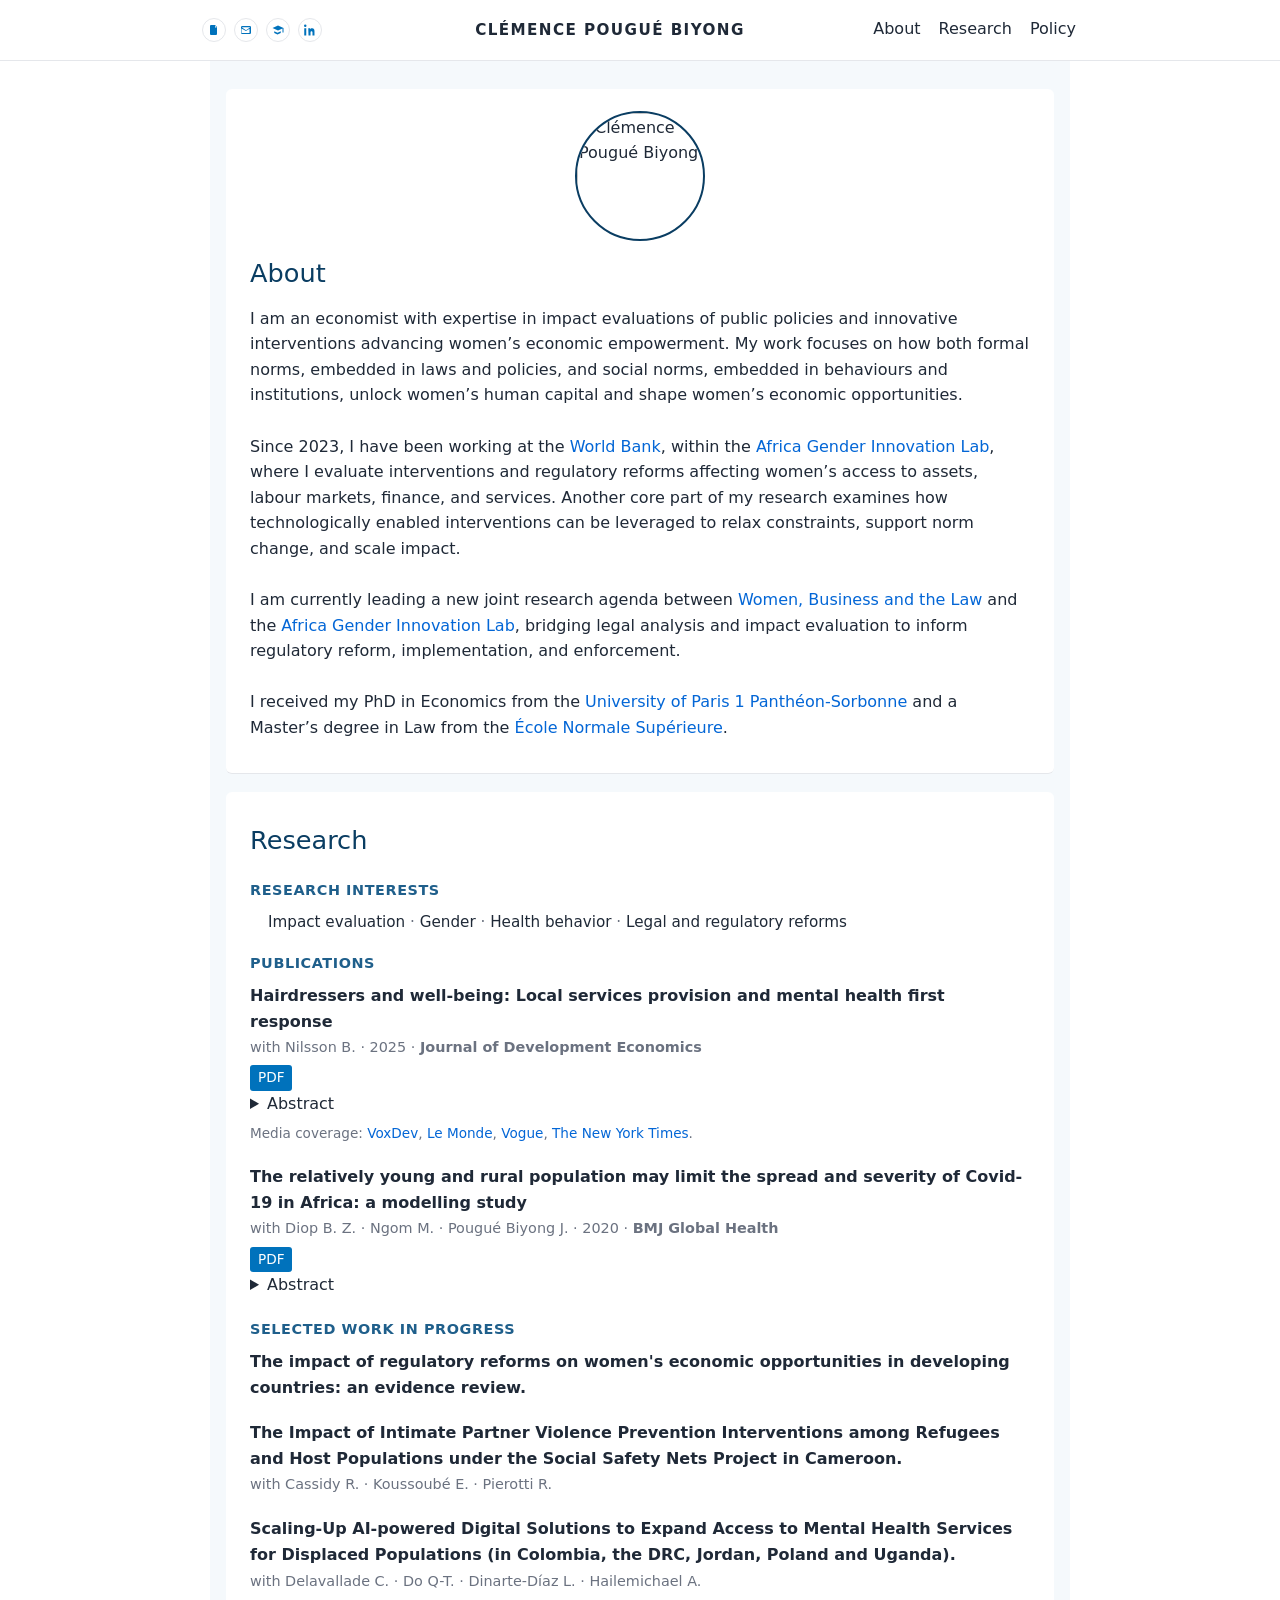
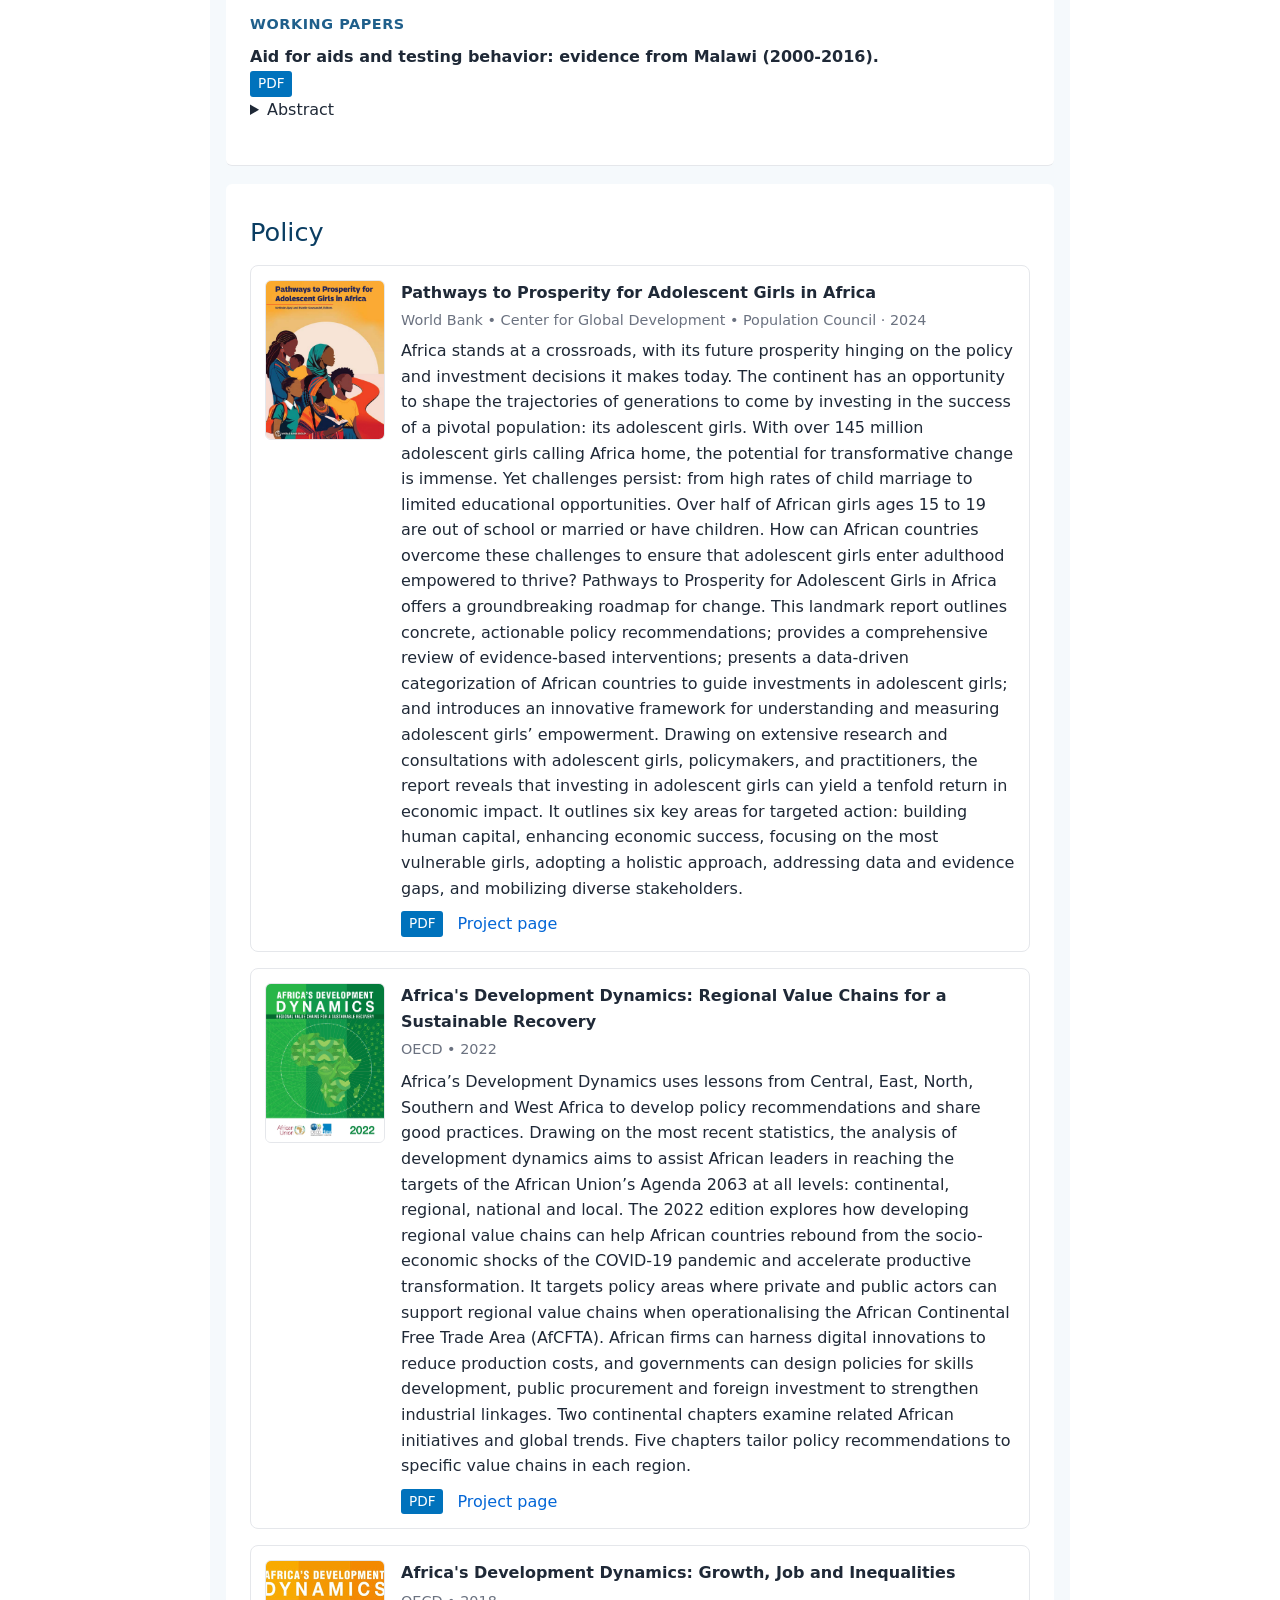
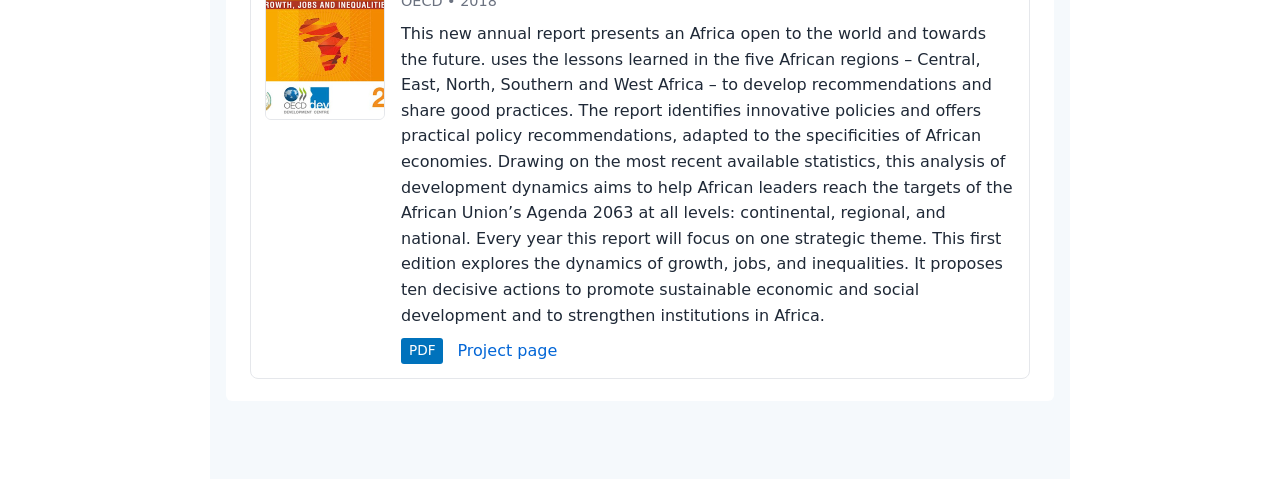
==== onepage.html @ d339467a "Update onepage.html" ====
<body class="onepage">

  <!-- Sticky top bandeau -->
<header class="topbar">
  <div class="topbar-inner topbar-3col">

    <!-- Left: photo + icons -->
 <div class="top-left">
  <div class="top-icons">
    <a class="top-icon" href="assets/cv/cv.pdf" target="_blank" rel="noopener" aria-label="CV" title="CV">
      <svg viewBox="0 0 24 24" aria-hidden="true">
        <path d="M6 2h8l4 4v14a2 2 0 0 1-2 2H6a2 2 0 0 1-2-2V4a2 2 0 0 1 2-2zm8 1.5V7h3.5L14 3.5zM7 12h10v1.5H7V12zm0 3h10v1.5H7V15zm0-6h6v1.5H7V9z"/>
      </svg>
    </a>

    <a class="top-icon" href="mailto:cpouguebiyong@worldbank.org" aria-label="Email" title="Email">
      <svg viewBox="0 0 24 24" aria-hidden="true">
        <path d="M2 6.5A2.5 2.5 0 0 1 4.5 4h15A2.5 2.5 0 0 1 22 6.5v11A2.5 2.5 0 0 1 19.5 20h-15A2.5 2.5 0 0 1 2 17.5v-11Zm2 .3v.3l8 5.2 8-5.2v-.3a.5.5 0 0 0-.5-.5h-15a.5.5 0 0 0-.5.5Zm16 2.1-7.4 4.8a1.5 1.5 0 0 1-1.6 0L3 8.9v8.6a.5.5 0 0 0 .5.5h15a.5.5 0 0 0 .5-.5V8.9Z"/>
      </svg>
    </a>

    <a class="top-icon" href="https://scholar.google.com/citations?user=H5azOdEAAAAJ&hl=fr" target="_blank" rel="noopener" aria-label="Google Scholar" title="Google Scholar">
      <svg viewBox="0 0 24 24" aria-hidden="true">
        <path d="M12 3 1 8l11 5 9-4.09V17h2V8L12 3zm-1 14.5-6.5-3V18L11 21l6.5-3v-3.5L11 17.5z"/>
      </svg>
    </a>

    <a class="top-icon" href="https://www.linkedin.com/in/cl%C3%A9mence-pougu%C3%A9-biyong-87492a155" target="_blank" rel="noopener" aria-label="LinkedIn" title="LinkedIn">
      <svg viewBox="0 0 24 24" aria-hidden="true">
        <path d="M4.98 3.5A2.48 2.48 0 1 1 2.5 1a2.48 2.48 0 0 1 2.48 2.5zM.5 8.5h4V23h-4zM8.5 8.5h3.8v2h.05c.53-1 1.84-2.05 3.79-2.05 4.05 0 4.8 2.67 4.8 6.14V23h-4v-5.4c0-1.29-.02-2.95-1.8-2.95-1.8 0-2.08 1.4-2.08 2.85V23h-4z"/>
      </svg>
    </a>
  </div>
</div>


    <!-- Centre: name -->
    <div class="top-center">
      <span class="brand-name">CLÉMENCE POUGUÉ BIYONG</span>
    </div>

    <!-- Right: nav -->
    <nav class="topnav top-right">
      <a href="#about">About</a>
      <a href="#research">Research</a>
      <a href="#policy">Policy</a>
    </nav>

  </div>
</header>


   <!-- Sticky top bandeau -->
<link rel="stylesheet" href="assets/css/style.css" />
<link rel="stylesheet" href="assets/css/onepage.css" />


  <!-- Main content -->
  <main class="main">

    <!-- ABOUT -->
   <section id="about" class="section">
       <img src="assets/img/Photo.jpeg"
       alt="Clémence Pougué Biyong"
       class="about-photo about-photo-top">

  <h2>About</h2>

  <div class="about-block">

    <p class="intro">
  I am an economist with expertise in impact evaluations of public policies and innovative interventions advancing women’s economic empowerment. My work focuses on how both formal norms, embedded in laws and policies, and social norms, embedded in behaviours and institutions, unlock women’s human capital and shape women’s economic opportunities.<br><br>
  Since 2023, I have been working at the
  <a href="https://www.worldbank.org/ext/en/home" target="_blank" rel="noopener">World Bank</a>,
  within the
  <a href="https://www.worldbank.org/en/programs/africa-gender-innovation-lab" target="_blank" rel="noopener">Africa Gender Innovation Lab</a>,
  where I evaluate interventions and regulatory reforms affecting women’s access to assets, labour markets, finance, and services. Another core part of my research examines how technologically enabled interventions can be leveraged to relax constraints, support norm change, and scale impact.<br><br>
  I am currently leading a new joint research agenda between
  <a href="https://wbl.worldbank.org/" target="_blank" rel="noopener">Women, Business and the Law</a>
  and the
  <a href="https://www.worldbank.org/en/programs/africa-gender-innovation-lab" target="_blank" rel="noopener">Africa Gender Innovation Lab</a>,
  bridging legal analysis and impact evaluation to inform regulatory reform, implementation, and enforcement.<br><br>
  I received my PhD in Economics from the
  <a href="https://centredeconomiesorbonne.cnrs.fr/en/home/" target="_blank" rel="noopener">University of Paris 1 Panthéon-Sorbonne</a> and a Master’s degree in Law from the
  <a href="https://www.ens-rennes.fr/" target="_blank" rel="noopener">École Normale Supérieure</a>.
    </p>
  </div>

       
    </section>

    <!-- RESEARCH -->
   <section id="research" class="section">
  <h2>Research</h2>

  <!-- Research interests -->
  <div class="subhead">Research interests</div>
  <div class="research-interests">
   <span>Impact evaluation</span>
  <span>Gender</span>
  <span>Health behavior</span>
  <span>Legal and regulatory reforms</span>
</div>


  <!-- Publications -->
  <div class="subhead">Publications</div>

  <div class="paper">
    <div class="paper-title">
      Hairdressers and well-being: Local services provision and mental health first response
    </div>

    <div class="paper-meta">
      <span class="paper-coauthor" href="https://bjornnilsson.weebly.com/" target="_blank" rel="noopener"> with Nilsson B.</span> ·
      <span class="paper-year">2025</span> ·
      <span class="paper-journal">Journal of Development Economics</span>
    </div>

    <div class="paper-links">
      <a class="pdf-link" href="https://doi.org/10.1016/j.jdeveco.2025.103528" target="_blank" rel="noopener">PDF</a>
      <details class="abstract-toggle">
      <summary>Abstract</summary>
      <p>
        Mental health is globally underfunded. In low-income settings, innovative and layman solutions may constitute alternatives to formal 
        medical systems. We evaluate an innovative program training hairdressers to act as first responders to manifestations of mental health issues. 
        73 hairdressers were trained in active listening. We find some evidence that the training improved hairdresser-customer interactions, 
        but found no effect on the mental health of customers. We also found that training worsened mental health outcomes for hairdressers, 
        and speculate that this has to do with reduced stigma and improved self-evaluative capacities, showing that both customers and hairdressers 
        updated their beliefs about mental health. These results suggest that training alone in a context with stigma and poor mental 
        health awareness may not be enough to measurably improve mental health outcomes, and future similar interventions may want to consider 
        combining training with subsidized access to care, at least in an initial phase.
      </p>
    </details>
    </div>

    <div class="paper-media">
      Media coverage:
      <a href="https://voxdev.org/topic/health/caredressers-lessons-training-local-services-provide-mental-health-support" target="_blank" rel="noopener">VoxDev</a>, 
      <a href="https://www.lemonde.fr/afrique/article/2024/08/30/en-afrique-de-l-ouest-des-coiffeuses-en-premiere-ligne-face-aux-troubles-de-sante-mentale_6299004_3212.html" target="_blank" rel="noopener">Le Monde</a>,
      <a href="https://www.vogue.com/article/global-women-togo-braids" target="_blank" rel="noopener">Vogue</a>,
      <a href="https://www.nytimes.com/2023/11/26/world/africa/hair-salon-mental-health-services.html" target="_blank" rel="noopener">The New York Times</a>.
    </div>
  </div>

       <div class="paper">
    <div class="paper-title">
      The relatively young and rural population may limit the spread and severity of Covid-19 in Africa: a modelling study
    </div>

    <div class="paper-meta">
      <span class="paper-coauthor" href="https://bzdiop.github.io/" target="_blank" rel="noopener"> with Diop B. Z.</span> ·
      <span class="paper-coauthor" href="https://www.anl.gov/profile/marieme-ngom" target="_blank" rel="noopener"> Ngom M.</span> ·
      <span class="paper-coauthor" href="https://scholar.google.com/citations?user=QR7un6AAAAAJ&hl=fr&oi=ao" target="_blank" rel="noopener"> Pougué Biyong J.</span> ·
      <span class="paper-year">2020</span> ·
      <span class="paper-journal">BMJ Global Health</span>
    </div>

    <div class="paper-links">
      <a class="pdf-link" href="https://gh.bmj.com/content/5/5/e002699" target="_blank" rel="noopener">PDF</a>
      <details class="abstract-toggle">
      <summary>Abstract</summary>
      <p>
      A novel coronavirus disease 2019 (COVID-19) has spread to all regions of the world. There is great uncertainty regarding how countries’ characteristics will affect the spread of the epidemic; to date, there are few studies that attempt to predict the spread of the epidemic in African countries. In this paper, we investigate the role of demographic patterns, urbanisation and comorbidities on the possible trajectories of COVID-19 in Ghana, Kenya and Senegal.
       We use an augmented deterministic Susceptible-Infected-Recovered model to predict the true spread of the disease, under the containment measures taken so far. We disaggregate the infected compartment into asymptomatic, mildly symptomatic and severely symptomatic to match observed clinical development of COVID-19. We also account for age structures, urbanisation and comorbidities (HIV, tuberculosis, anaemia).
      In our baseline model, we project that the peak of active cases will occur in July, subject to the effectiveness of policy measures. When accounting for the urbanisation, and factoring in comorbidities, the peak may occur between 2 June and 17 June (Ghana), 22 July and 29 August (Kenya) and, finally, 28 May and 15 June (Senegal). Successful containment policies could lead to lower rates of severe infections. While most cases will be mild, we project in the absence of policies further containing the spread, that between 0.78% and 1.03%, 0.61% and 1.22%, and 0.60% and 0.84% of individuals in Ghana, Kenya and Senegal, respectively, may develop severe symptoms at the time of the peak of the epidemic.
     Compared with Europe, Africa’s younger and rural population may modify the severity of the epidemic. The large youth population may lead to more infections but most of these infections will be asymptomatic or mild, and will probably go undetected. The higher prevalence of underlying conditions must be considered.
      </p>
    </details>
    </div>
  </div>

  <!-- Work in progress -->
  <div class="subhead">Selected work in progress</div>

  <div class="paper">
    <div class="paper-title">
     The impact of regulatory reforms on women's economic opportunities in developing countries: an evidence review.
    </div>
    </div>

  <div class="paper">
    <div class="paper-title">
      The Impact of Intimate Partner Violence Prevention Interventions among Refugees and Host Populations under the Social Safety Nets Project in Cameroon.
    </div>

    <div class="paper-meta">
      <span class="paper-coauthor" href="https://rachelmcassidy.com/" target="_blank" rel="noopener"> with Cassidy R.</span> ·
      <span class="paper-coauthor" href="https://www.estellekoussoube.com/" target="_blank" rel="noopener"> Koussoubé E.</span> ·
      <span class="paper-coauthor" href="https://scholar.google.com/citations?user=HZvjn2UAAAAJ&hl=en" target="_blank" rel="noopener"> Pierotti R.</span> 
   </div>
  </div>

  <div class="paper">
    <div class="paper-title">
      Scaling-Up AI-powered Digital Solutions to Expand Access to Mental Health Services for Displaced Populations (in Colombia, the DRC, Jordan, Poland and Uganda).
    </div>

    <div class="paper-meta">
      <span class="paper-coauthor" href="https://sites.google.com/site/claradelavallade/" target="_blank" rel="noopener"> with Delavallade C.</span> ·
      <span class="paper-coauthor" href="https://sites.google.com/site/quytoando/home" target="_blank" rel="noopener"> Do Q-T.</span> ·
      <span class="paper-coauthor" href="https://sites.google.com/view/lelys-dinarte/home" target="_blank" rel="noopener"> Dinarte-Díaz L.</span> ·
      <span class="paper-coauthor" href="https://scholar.google.com/citations?user=SPNZbfsAAAAJ&hl=en" target="_blank" rel="noopener"> Hailemichael A.</span> 
    </div>
  </div>

  <!-- Working papers -->
  <div class="subhead">Working papers</div>

     <div class="paper">
    <div class="paper-title">
      Aid for aids and testing behavior: evidence from Malawi (2000-2016).
    </div>

    <div class="paper-links">
      <a class="pdf-link" href="https://www.dropbox.com/s/ooha1xe2pfmu7y4/MWI_AIDS_2022_08.pdf?dl=0" target="_blank" rel="noopener">PDF</a>
      <details class="abstract-toggle">
      <summary>Abstract</summary>
      <p>
     What is the impact of foreign aid-funded HIV-prevention programs on the testing decision?
Since the 1990s, Malawi has successfully fought HIV, yet it has the 6th HIV prevalence rate (2019) and the 10th HIV incidence rate (2016) worldwide. This empirical paper studies the impact of exposure to a prevention program on screening decision. It matches foreign aid-funded
HIV-prevention programs implemented between 1997 and 2017 (AidData and Ministry of Finance of Malawi) to 92,310 respondents from four Demographic and Health Survey (DHS) waves.
It finds that exposure to HIV-prevention programs has not increased the likelihood of getting tested. Instead, it has decreased the likelihood of being tested by 3 percent between 2004 and
2010. This impact varies according to the intensity of exposure. The analysis of mechanisms suggests that foreign-funded HIV-prevention programs would have increased stigma without any
impact on the level of knowledge about HIV, which was already high. The negative impact is stronger for men than women, encouraging further investigation into the “HIV testing burden” among couples.
      </p>
    </details>
    </div>
  </div>


</section>


    <!-- POLICY -->
<section id="policy" class="section">
  <h2>Policy</h2>

  <div class="policy-grid">

    <article class="policy-card">
      <img class="policy-cover"
           src="assets/img/policy/ado_report.png"
           alt="Cover of Ado Report"
           loading="lazy">

      <div class="policy-body">
        <div class="policy-title">Pathways to Prosperity for Adolescent Girls in Africa</div>
         <div class="paper-meta">
          <span class="paper-coauthor"> World Bank • Center for Global Development • Population Council</span> ·
          <span class="paper-year">2024</span> 
        </div>

        <p class="policy-desc">
          Africa stands at a crossroads, with its future prosperity hinging on the policy and investment decisions it makes today. 
          The continent has an opportunity to shape the trajectories of generations to come by investing in the success of a pivotal 
          population: its adolescent girls. With over 145 million adolescent girls calling Africa home, the potential for transformative 
          change is immense. Yet challenges persist: from high rates of child marriage to limited educational opportunities. Over half of 
          African girls ages 15 to 19 are out of school or married or have children. How can African countries overcome these challenges 
          to ensure that adolescent girls enter adulthood empowered to thrive? Pathways to Prosperity for Adolescent Girls in Africa offers 
          a groundbreaking roadmap for change. This landmark report outlines concrete, actionable policy recommendations; provides a comprehensive 
          review of evidence-based interventions; presents a data-driven categorization of African countries to guide investments in adolescent 
          girls; and introduces an innovative framework for understanding and measuring adolescent girls’ empowerment. Drawing on extensive 
          research and consultations with adolescent girls, policymakers, and practitioners, the report reveals that investing in adolescent 
          girls can yield a tenfold return in economic impact. It outlines six key areas for targeted action: building human capital, enhancing 
          economic success, focusing on the most vulnerable girls, adopting a holistic approach, addressing data and evidence gaps, and mobilizing 
          diverse stakeholders.
        </p>

        <div class="policy-links">
          <a class="pdf-link" href="https://openknowledge.worldbank.org/bitstreams/e8a16227-c015-437c-b661-c86788dff947/download" target="_blank" rel="noopener">PDF</a>
          <a href="https://www.worldbank.org/en/region/afr/publication/pathways-to-prosperity-for-adolescent-girls-in-africa" target="_blank" rel="noopener">Project page</a>
          <!-- Optional -->
          <!-- <a href="#" target="_blank" rel="noopener">Slides</a> -->
        </div>
      </div>
    </article>

        <article class="policy-card">
      <img class="policy-cover"
           src="assets/img/policy/afdd2022_report.jpg"
           alt="Cover of AfDD 2022"
           loading="lazy">

      <div class="policy-body">
        <div class="policy-title">Africa's Development Dynamics: Regional Value Chains for a Sustainable Recovery</div>
        <div class="policy-meta">OECD • 2022</div>

        <p class="policy-desc">
         Africa’s Development Dynamics uses lessons from Central, East, North, Southern and West Africa to develop policy recommendations 
          and share good practices. Drawing on the most recent statistics, the analysis of development dynamics aims to assist African 
          leaders in reaching the targets of the African Union’s Agenda 2063 at all levels: continental, regional, national and local. 
          The 2022 edition explores how developing regional value chains can help African countries rebound from the socio-economic 
          shocks of the COVID-19 pandemic and accelerate productive transformation. It targets policy areas where private and public 
          actors can support regional value chains when operationalising the African Continental Free Trade Area (AfCFTA). African firms 
          can harness digital innovations to reduce production costs, and governments can design policies for skills development, public 
          procurement and foreign investment to strengthen industrial linkages. Two continental chapters examine related African initiatives 
          and global trends. Five chapters tailor policy recommendations to specific value chains in each region.
        </p>

        <div class="policy-links">
          <a class="pdf-link" href="https://www.oecd.org/content/dam/oecd/en/publications/reports/2022/05/africa-s-development-dynamics-2022_8e128a8d/2e3b97fd-en.pdf" target="_blank" rel="noopener">PDF</a>
          <a href="https://www.oecd.org/en/publications/africa-s-development-dynamics-2022_2e3b97fd-en.html" target="_blank" rel="noopener">Project page</a>
        </div>
      </div>
    </article>

    <article class="policy-card">
      <img class="policy-cover"
           src="assets/img/policy/afdd2018_report.jpg"
           alt="Cover of AfDD 2018"
           loading="lazy">

      <div class="policy-body">
        <div class="policy-title">Africa's Development Dynamics: Growth, Job and Inequalities</div>
        <div class="policy-meta">OECD • 2018</div>

        <p class="policy-desc">
          This new annual report presents an Africa open to the world and towards the future. uses the lessons learned in the five African 
          regions – Central, East, North, Southern and West Africa – to develop recommendations and share good practices. The report 
          identifies innovative policies and offers practical policy recommendations, adapted to the specificities of African economies. 
          Drawing on the most recent available statistics, this analysis of development dynamics aims to help African leaders reach the targets 
          of the African Union’s Agenda 2063 at all levels: continental, regional, and national. Every year this report will focus on one 
          strategic theme. This first edition explores the dynamics of growth, jobs, and inequalities. It proposes ten decisive actions to 
          promote sustainable economic and social development and to strengthen institutions in Africa.
        </p>

        <div class="policy-links">
          <a class="pdf-link" href="https://www.oecd.org/content/dam/oecd/en/publications/reports/2018/07/africa-s-development-dynamics-2018_g1g906a2/9789264302501-en.pdf" target="_blank" rel="noopener">PDF</a>
          <a href="https://www.oecd.org/en/publications/africa-s-development-dynamics-2018_9789264302501-en.html#abstract" target="_blank" rel="noopener">Project page</a>
        </div>
      </div>
    </article>

  </div>
</section>

  
</body>
---- assets/css/style.css ----
:root{
  --text:#111;
  --muted:#666;
  --bg:#fff;
  --border:#e5e5e5;
  --link:#0366d6;
  --accent:#333;
  --maxw:860px;
}
*{box-sizing:border-box}
body{margin:0;font-family:system-ui,-apple-system,Segoe UI,Roboto,Helvetica,Arial,sans-serif;line-height:1.6;color:var(--text);background:var(--bg)}
a{color:var(--link);text-decoration:none}
a:hover{text-decoration:underline}
.container{max-width:var(--maxw);margin:0 auto;padding:0 16px}
.site-header{border-bottom:1px solid var(--border);padding:20px 0;background:#fafafa}
.identity{display:flex;gap:16px;align-items:center}
.identity img{width:64px;height:64px;border-radius:50%;object-fit:cover;border:1px solid var(--border)}
.identity h1{margin:0;font-size:1.4rem}
.identity .tagline,.identity .email,.identity .meta{margin:0;color:var(--muted);font-size:.95rem}
.nav{margin-top:12px;display:flex;gap:14px;flex-wrap:wrap}
.nav a {
  padding: 6px 0;
  color: var(--accent);             /* dark grey links */
  border-bottom: 2px solid transparent;
  transition: color 0.15s ease, border-color 0.15s ease;
}

.nav a:hover {
  color: #000;                      /* pure black on hover */
  border-color: #999;               /* subtle underline */
}

.nav a.active {
  color: #000;                      /* darker for active page */
  border-color: #333;               /* subtle underline for active */
  font-weight: 600;
}

.quicklinks{margin-top:10px;color:var(--muted);font-size:.95rem}
.content{padding:24px 0}
h2{margin-top:0}
.entry{margin:18px 0 28px}
.entry h3{margin:0 0 6px;font-size:1.15rem}
.entry .venue{font-weight:400;color:var(--muted)}
.media{display:grid;grid-template-columns:160px 1fr;gap:16px;align-items:start;margin:12px 0}
.media img{width:160px;height:110px;object-fit:cover;border:1px solid var(--border);border-radius:4px;background:#eee}
.credit{margin:0;color:var(--muted);font-size:.9rem}
blockquote{margin:10px 0;padding:8px 12px;border-left:3px solid var(--border);background:#fafafa}
.links{margin:.5rem 0}
hr{border:0;border-top:1px solid var(--border);margin:20px 0}
.site-footer{border-top:1px solid var(--border);padding:16px 0;background:#fafafa;color:var(--muted)}
@media (max-width:700px){
  .media{grid-template-columns:1fr}
  .identity{align-items:flex-start}
}

/* --- Larger profile header layout --- */
.large-header {
  background-color: #fff;
  border-bottom: 1px solid #eee;
  padding: 60px 0;
}

.profile-layout {
  display: flex;
  align-items: center;
  gap: 40px;
  max-width: 1000px;
  margin: 0 auto;
}

.profile-photo img {
  width: 320px; /* adjust size here */
  height: auto;
  border-radius: 10px;
  object-fit: cover;
  box-shadow: 0 2px 12px rgba(0,0,0,0.1);
}

.profile-text {
  flex: 1;
}

.profile-text h1 {
  font-size: 2rem;
  margin-bottom: 8px;
}

.profile-text .tagline {
  font-size: 1.1rem;
  color: #444;
  margin-bottom: 8px;
}

.profile-text .email,
.profile-text .meta {
  color: #666;
  font-size: 0.95rem;
  margin-bottom: 8px;
}

.profile-text .bio {
  margin-top: 15px;
  font-size: 1rem;
  line-height: 1.5;
}

/* Mobile view */
@media (max-width: 700px) {
  .profile-layout {
    flex-direction: column;
    align-items: center;
    text-align: center;
  }
  .profile-photo img {
    width: 80%;
    max-width: 260px;
  }
}

/* --- Font setup --- */
body {
  font-family: 'Source Sans 3', sans-serif;
  color: #222;  /* slightly softer black for readability */
}

/* --- Name (h1) style --- */
.profile-text h1 {
  font-family: 'Playfair Display', serif;
  font-weight: 700;
  font-size: 2.6rem;
  text-transform: uppercase;       /* all caps */
  color: #333333;                  /* dark grey */
  letter-spacing: 1px;             /* subtle spacing between letters */
  line-height: 1.1;
  margin-bottom: 10px;
}


/* ================================
   Harmonized dark grey icons
   ================================ */

.icon-row {
  display: flex;
  gap: 14px;
  margin: 8px 0 14px;
}

.icon-row .icon {
  display: inline-flex;
  align-items: center;
  justify-content: center;
  width: 36px;
  height: 36px;
  border: 1px solid var(--border);
  border-radius: 50%;
  text-decoration: none;
  background-color: #fff;
  transition: transform 0.15s ease, box-shadow 0.15s ease, background 0.15s ease;
}

/* Font Awesome icons */
.icon-row .icon i {
  color: var(--accent);
}

/* Inline SVG icons */
.icon-row .icon svg {
  fill: var(--accent);
  transition: fill 0.15s ease;
}

/* Hover effect: slightly darker grey */
.icon-row .icon:hover {
  transform: translateY(-1px);
  background-color: #f2f2f2;
  box-shadow: 0 2px 8px rgba(0,0,0,0.08);
}

.icon-row .icon:hover i {
  color: #000;
}
.icon-row .icon:hover svg {
  fill: #000;
}

/* Center icons on mobile */
@media (max-width:700px){
  .icon-row { justify-content: center; }
}
---- assets/css/onepage.css ----
/* One-page Nina-inspired layout with sticky top bar */

:root{
  --wb-blue:#0072bc;
  --wb-blue-dark:#005b97;
  --text:#1f2937;
  --muted:#6b7280;
  --border:#e5e7eb;
  --maxw:860px;
}

*{ box-sizing:border-box; }
html{ scroll-behavior:smooth; }

.onepage{
  margin:0;
  font-family: system-ui, -apple-system, Segoe UI, Roboto, Helvetica, Arial, sans-serif;
  color: var(--text);
  background:#fff;
  line-height:1.6;
}

/* Sticky bandeau */
.topbar{
  position: sticky;
  top: 0;
  z-index: 1000;
  background:#fff;
  border-bottom: 1px solid var(--border);
}

.topbar-inner{
  max-width: calc(var(--maxw) + 48px);
  margin: 0 auto;
  padding: 14px 16px;
  display:flex;
  align-items:center;
  justify-content: space-between;
  gap: 14px;
}

.brand-name{
  font-weight: 600;
  letter-spacing: 1.2px;
  font-size: 0.95rem;
  text-transform: uppercase;
}

/* Nav links */
.topnav{
  display:flex;
  gap: 14px;
  flex-wrap: wrap;
}

.topnav a{
  color: var(--text);
  text-decoration:none;
  padding: 6px 2px;
  border-bottom: 2px solid transparent;
}

.topnav a:hover{
  border-color: rgba(0,114,188,.35);
}

.topnav a:focus{
  outline: 2px solid rgba(0,114,188,.35);
  outline-offset: 3px;
}

/* Main layout */
.main{
  max-width: var(--maxw);
  margin: 0 auto;
  padding: 28px 16px 60px;
  background: #f5f9fc;   /* light blue background */
}


.section{
  padding: 20px 0;
  border-bottom: 1px solid var(--border);
}
.section:last-child{ border-bottom:0; }
.onepage .section{
  background: #ffffff;
  padding: 22px 24px;
  margin-bottom: 18px;
  border-radius: 6px;
}


/* Section titles */
.onepage h2{
  margin: 0 0 12px;
  font-size: 1.6rem;              /* bigger */
  font-weight: 500;
  margin-top: 6px;
  color: #0a3d62;                 /* same marine blue as photo border */
}


/* About intro */
.intro{
  margin: 0 0 14px;
  color: var(--text);
}

/* Nina-like icon row under About */
.iconrow{
  display:flex;
  gap: 12px;
  margin: 8px 0 4px;
}

.iconlink{
  width: 28px;              /* smaller circle */
  height: 28px;
  border: 1px solid var(--border);
  border-radius: 50%;
  display:inline-flex;
  align-items:center;
  justify-content:center;
  background:#fff;
  transition: transform .12s ease, border-color .12s ease;
}

.iconlink svg{
  width: 14px;              /* smaller icon */
  height: 14px;
  fill: var(--wb-blue);
}

.iconlink:hover{
  transform: translateY(-1px);
  border-color: var(--wb-blue);
  box-shadow: 0 6px 14px rgba(0,114,188,.18);
}

/* Research items */
.item{ margin: 14px 0 18px; }
.item-title{ font-weight: 600; }
.item-meta{ color: var(--muted); font-size: .95rem; }
.item-links{ color: var(--muted); font-size: .95rem; }
.item-links a{ color: var(--wb-blue); }

/* Anchor offset so headings don’t hide behind sticky bar */
.section{
  scroll-margin-top: 70px;
}

/* Mobile */
@media (max-width: 520px){
  .topbar-inner{ align-items:flex-start; flex-direction:column; }
  .topnav{ gap: 10px; }
}

/* Force About icon sizes */
.onepage .iconrow { gap: 10px; }

.onepage .iconlink{
  width: 26px !important;
  height: 26px !important;
  border-radius: 50% !important;
  padding: 0 !important;
  line-height: 0 !important;
}

.onepage .iconlink svg{
  width: 13px !important;
  height: 13px !important;
  display: block !important;
}

/* About section photo */
.onepage .about-block{
  display: flex;
  align-items: flex-start;
  gap: 16px;
  margin-bottom: 10px;
}

.onepage .about-photo{
  width: 110px;
  height: 110px;
  border-radius: 50%;
  object-fit: cover;
  border: 1px solid var(--border);
}

.onepage .intro{
  margin: 0;
}

/* Stack on mobile */
@media (max-width: 520px){
  .onepage .about-block{
    flex-direction: column;
    align-items: center;
    text-align: center;
  }
}

/* --- Top bandeau: left photo+icons, center name, right nav --- */
.onepage .topbar{
  position: sticky;
  top: 0;
  z-index: 1000;
  background: #fff;
  border-bottom: 1px solid var(--border);
}

.onepage .topbar-inner{
  max-width: calc(var(--maxw) + 48px);
  margin: 0 auto;
  padding: 10px 16px;
}

.onepage .topbar-3col{
  display: grid;
  grid-template-columns: 160px 1fr 220px;
  align-items: center;
  gap: 14px;
}

/* Left block */
.onepage .top-left{
  display: flex;
  align-items: center;
  gap: 12px;
}

.onepage .top-photo{
  width: 52px;
  height: 52px;
  border-radius: 50%;
  object-fit: cover;
  border: 1px solid var(--border);
}

.onepage .top-icons{
  display: flex;
  gap: 8px;
  flex-wrap: wrap;
}

.onepage .top-icon{
  width: 24px;
  height: 24px;
  border: 1px solid var(--border);
  border-radius: 50%;
  display: inline-flex;
  align-items: center;
  justify-content: center;
  background: #fff;
  transition: transform .12s ease, border-color .12s ease, box-shadow .12s ease;
}

.onepage .top-icon svg{
  width: 12px;
  height: 12px;
  fill: #000000;  /* slightly darker on hover */
  display: block;
}


.onepage .top-icon:hover{
  transform: translateY(-1px);
  border-color: var(--wb-blue);
  box-shadow: 0 6px 14px rgba(0,114,188,.18);
}

/* Center name */
.onepage .top-center{
  text-align: center;
}

.onepage .brand-name{
  font-weight: 600;
  letter-spacing: 1.4px;
  font-size: 0.95rem;
  text-transform: uppercase;
}

/* Right nav */
.onepage .topnav{
  display: flex;
  justify-content: flex-end;
  gap: 14px;
  flex-wrap: wrap;
}

.onepage .topnav a{
  color: var(--text);
  text-decoration: none;
  padding: 6px 2px;
  border-bottom: 2px solid transparent;
}

.onepage .topnav a:hover{
  border-color: rgba(0,114,188,.35);
}

/* Keep anchors visible below sticky bar */
.onepage .section{ scroll-margin-top: 90px; }

/* Mobile: stack left/center/right nicely */
@media (max-width: 820px){
  .onepage .topbar-3col{
    grid-template-columns: 1fr;
    justify-items: center;
    gap: 10px;
  }
  .onepage .top-left{
    justify-content: center;
  }
  .onepage .topnav{
    justify-content: center;
  }
}

/* Force photo on top, icons underneath in the left area */
.onepage .top-left{
  flex-direction: column;
  align-items: flex-start;
  gap: 10px;
}

.onepage .top-icons{
  display: flex;
  gap: 8px;
  flex-wrap: wrap;
}

/* Safety: ensure SVGs always render at the right size */
.onepage .top-icon svg{
  width: 12px !important;
  height: 12px !important;
  display: block !important;
  fill: var(--wb-blue) !important;
}

/* About photo above title */
.onepage .about-photo-top{
  display: block;
  margin: 0 auto 12px;   /* centered, space below */
}

/* Keep size discreet */
.onepage .about-photo{
  width: 130px;
  height: 130px;
  border-radius: 50%;
  object-fit: cover;
  border: 2px solid #0a3d62; /* marine blue */
}

/* Research section styling (Nina-style) */

.onepage .research-interests{
  margin: 6px 0 16px;
  padding-left: 18px;
}

.onepage .research-interests li{
  margin-bottom: 4px;
}

.onepage .paper{
  margin-bottom: 20px;
}

.onepage .paper-title{
  font-weight: 600;
  margin-bottom: 2px;
}

.onepage .paper-meta{
  font-size: 0.9rem;
  color: var(--muted);
  margin-bottom: 6px;
}

.onepage .paper-journal{
  font-weight: 600;
}

.onepage .paper-links{
  margin-bottom: 6px;
}

.onepage .pdf-link{
  display: inline-block;
  padding: 2px 8px;
  background: var(--wb-blue);
  color: #fff;
  font-size: 0.85rem;
  border-radius: 3px;
  margin-right: 6px;
}

.onepage .pdf-link:hover{
  background: var(--wb-blue-dark);
}

.onepage .abstract-link{
  font-size: 0.85rem;
}

.onepage .paper-media{
  font-size: 0.85rem;
  color: var(--muted);
}

/* Subheads (Research sections) */
.onepage .subhead{
  margin: 18px 0 8px;
  font-size: 0.9rem;
  font-weight: 600;
  text-transform: uppercase;
  letter-spacing: 0.04em;
  color: #1f5f8b;   /* same marine blue as section titles */
}


/* Research interests as horizontal list with dots */
.onepage .research-interests{
  margin: 6px 0 16px;
  font-size: 0.95rem;
  color: var(--text);
}

.onepage .research-interests span{
  display: inline;
}

.onepage .research-interests span:not(:last-child)::after{
  content: " · ";
  color: var(--muted);
}

/* Policy section with report covers */
.onepage .policy-grid{
  display: grid;
  gap: 16px;
  margin-top: 8px;
}

.onepage .policy-card{
  display: grid;
  grid-template-columns: 120px 1fr;
  gap: 16px;
  align-items: start;
  padding: 14px;
  border: 1px solid var(--border);
  border-radius: 8px;
  background: #fff;
}

.onepage .policy-cover{
  width: 120px;
  height: 160px;
  object-fit: cover;
  border-radius: 6px;
  border: 1px solid var(--border);
  background: #f3f4f6;
}

.onepage .policy-title{
  font-weight: 600;
  margin: 0 0 4px;
}

.onepage .policy-meta{
  color: var(--muted);
  font-size: 0.9rem;
  margin-bottom: 8px;
}

.onepage .policy-desc{
  margin: 0 0 10px;
}

.onepage .policy-links{
  display: flex;
  flex-wrap: wrap;
  gap: 8px;
  align-items: center;
}

/* Mobile: stack cover above text */
@media (max-width: 520px){
  .onepage .policy-card{
    grid-template-columns: 1fr;
  }
  .onepage .policy-cover{
    width: 100%;
    height: auto;
    max-height: 260px;
  }
}
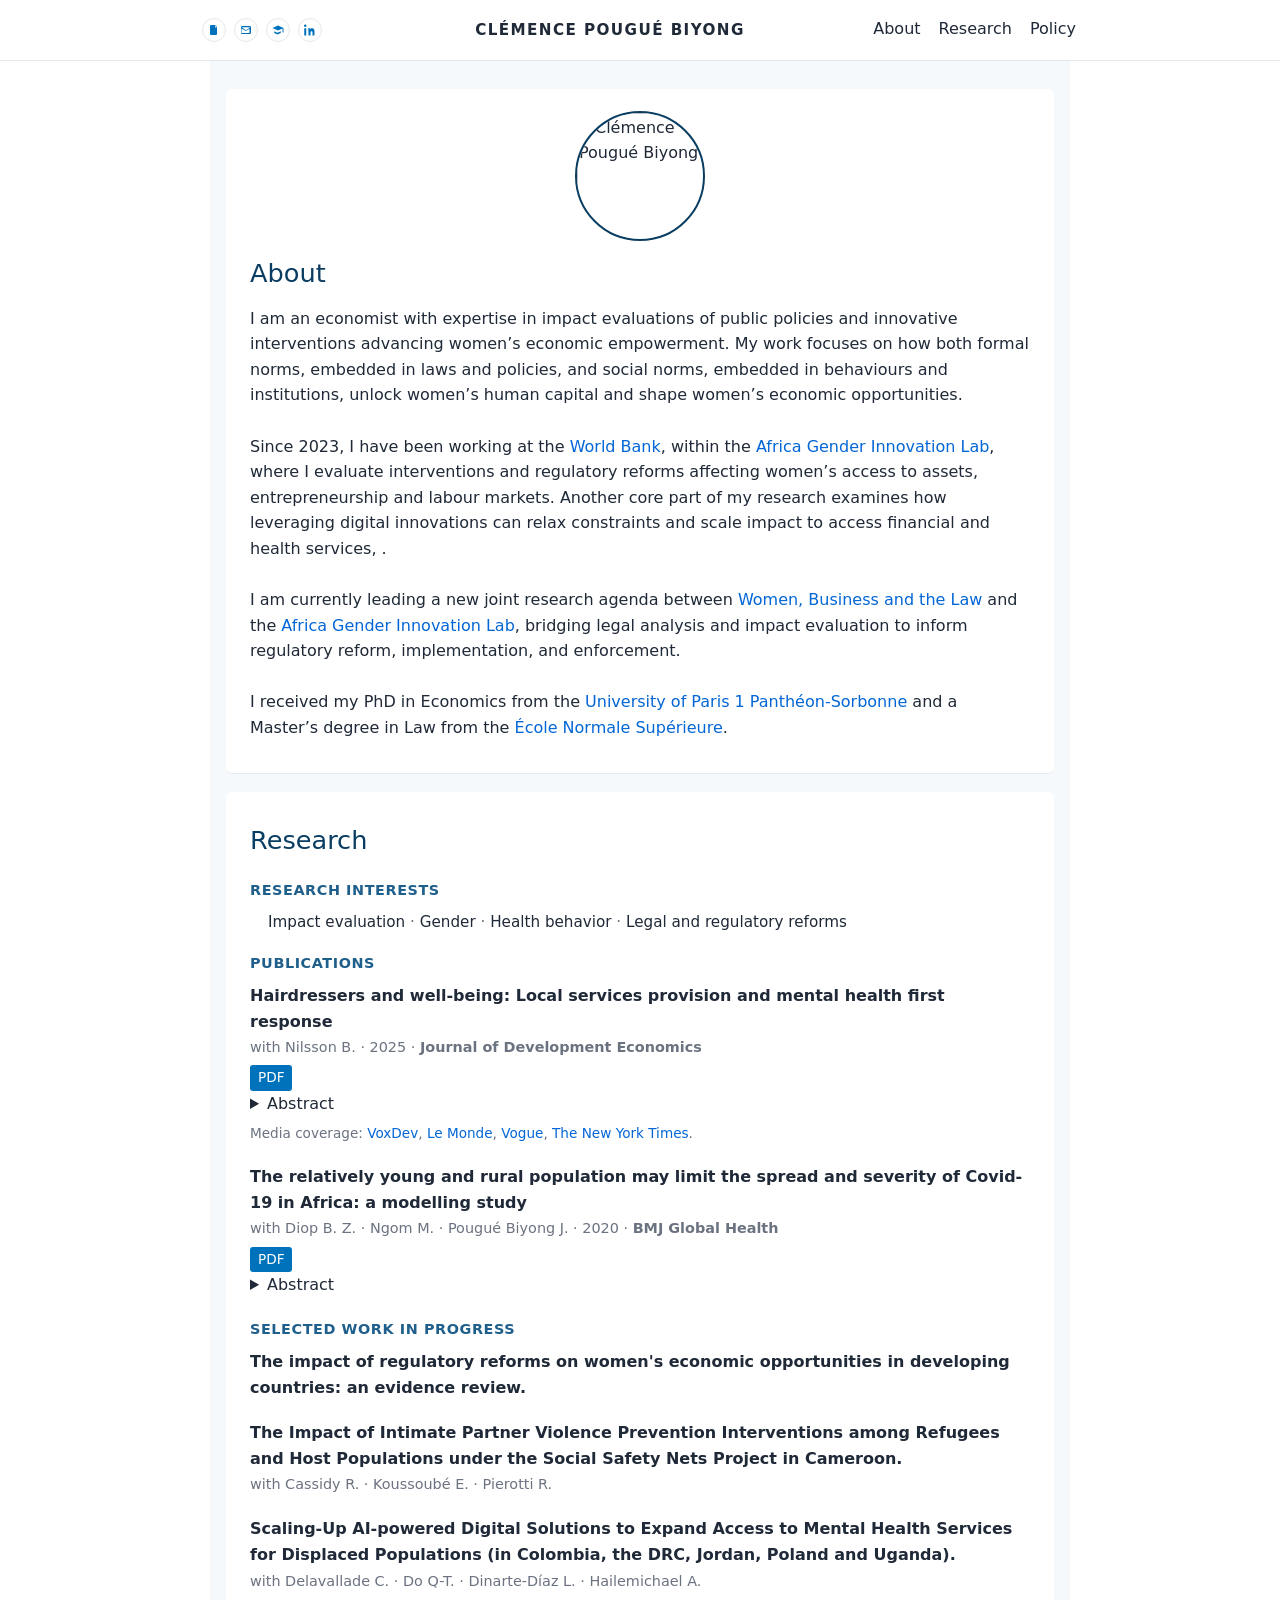
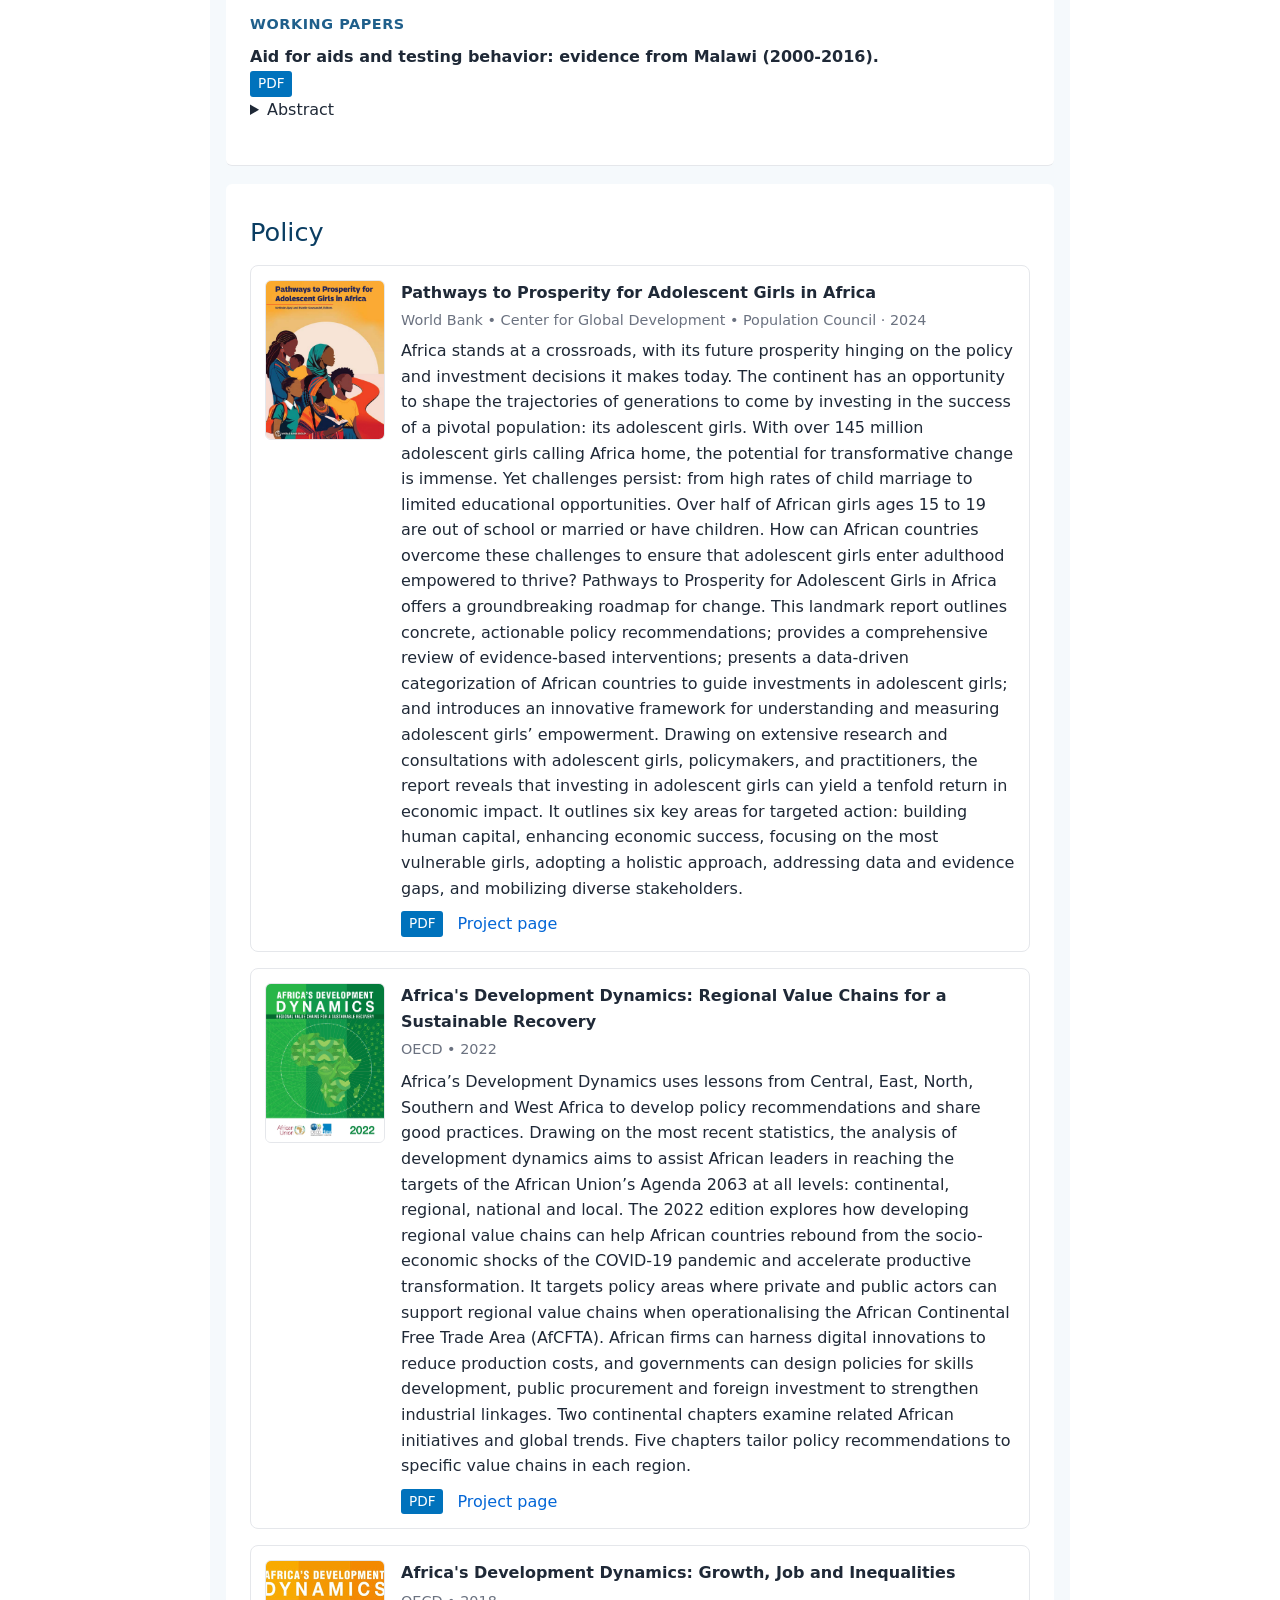
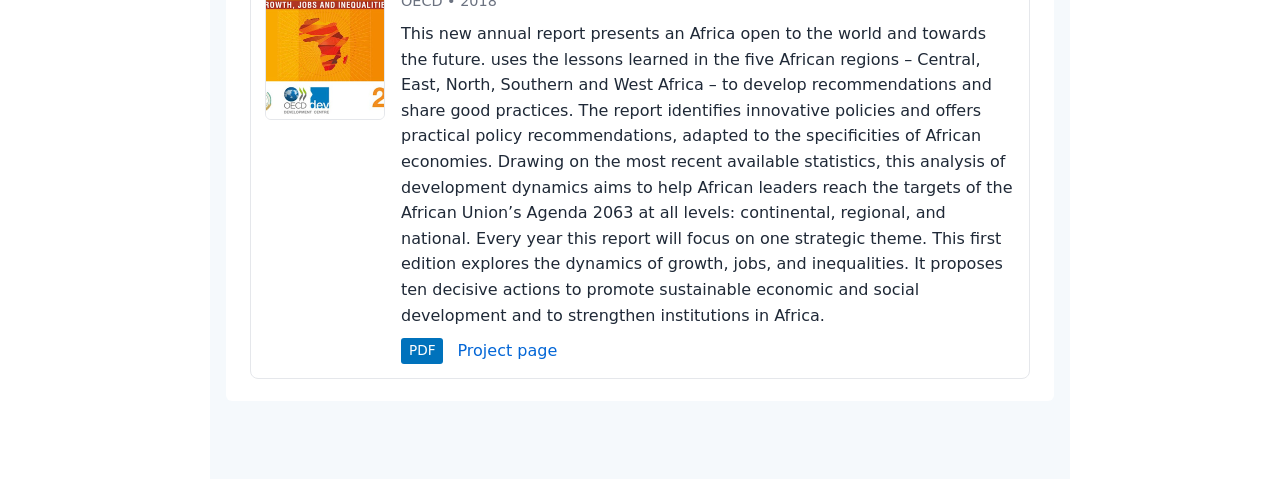
==== commit c0564628: "Update onepage.html" ====
--- a/onepage.html
+++ b/onepage.html
@@ -74,7 +74,7 @@
   <a href="https://www.worldbank.org/ext/en/home" target="_blank" rel="noopener">World Bank</a>,
   within the
   <a href="https://www.worldbank.org/en/programs/africa-gender-innovation-lab" target="_blank" rel="noopener">Africa Gender Innovation Lab</a>,
-  where I evaluate interventions and regulatory reforms affecting women’s access to assets, labour markets, finance, and services. Another core part of my research examines how technologically enabled interventions can be leveraged to relax constraints, support norm change, and scale impact.<br><br>
+  where I evaluate interventions and regulatory reforms affecting women’s access to assets, entrepreneurship and labour markets. Another core part of my research examines how leveraging digital innovations can relax constraints and scale impact to access financial and health services, .<br><br>
   I am currently leading a new joint research agenda between
   <a href="https://wbl.worldbank.org/" target="_blank" rel="noopener">Women, Business and the Law</a>
   and the
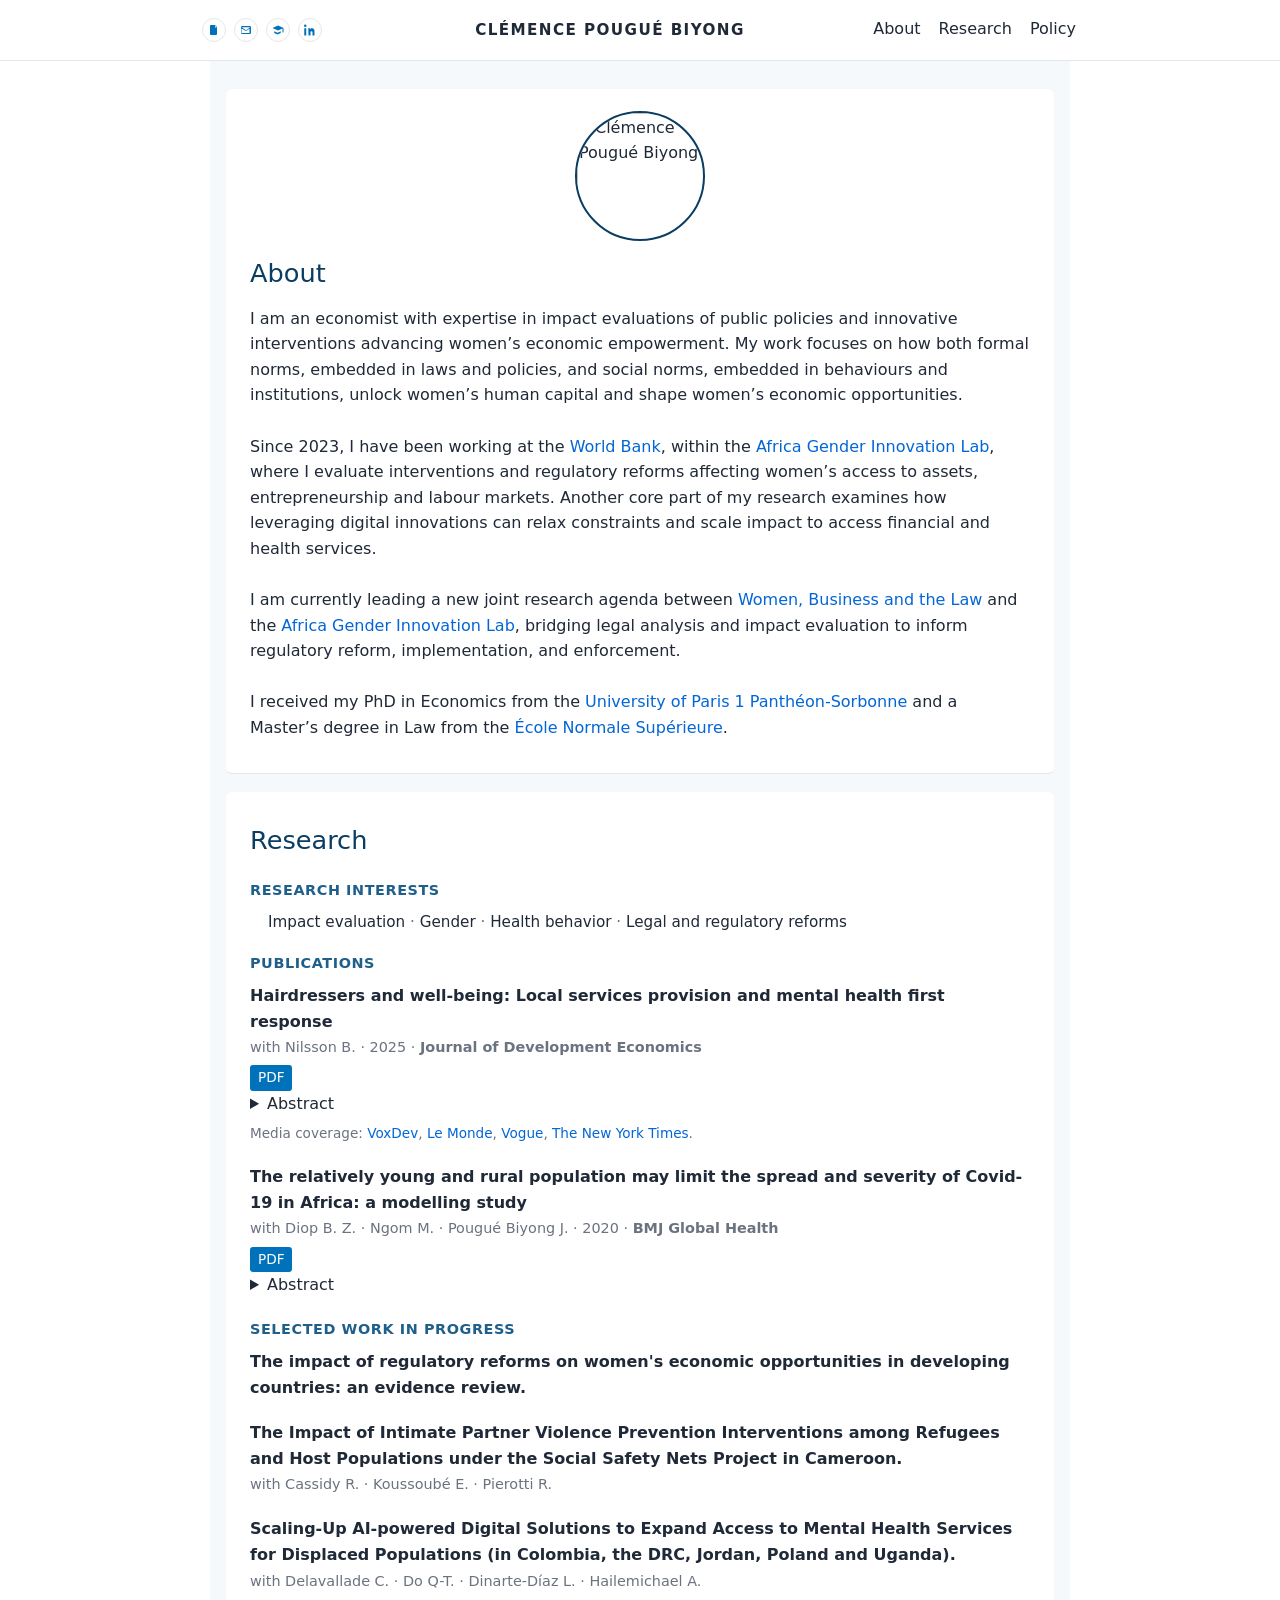
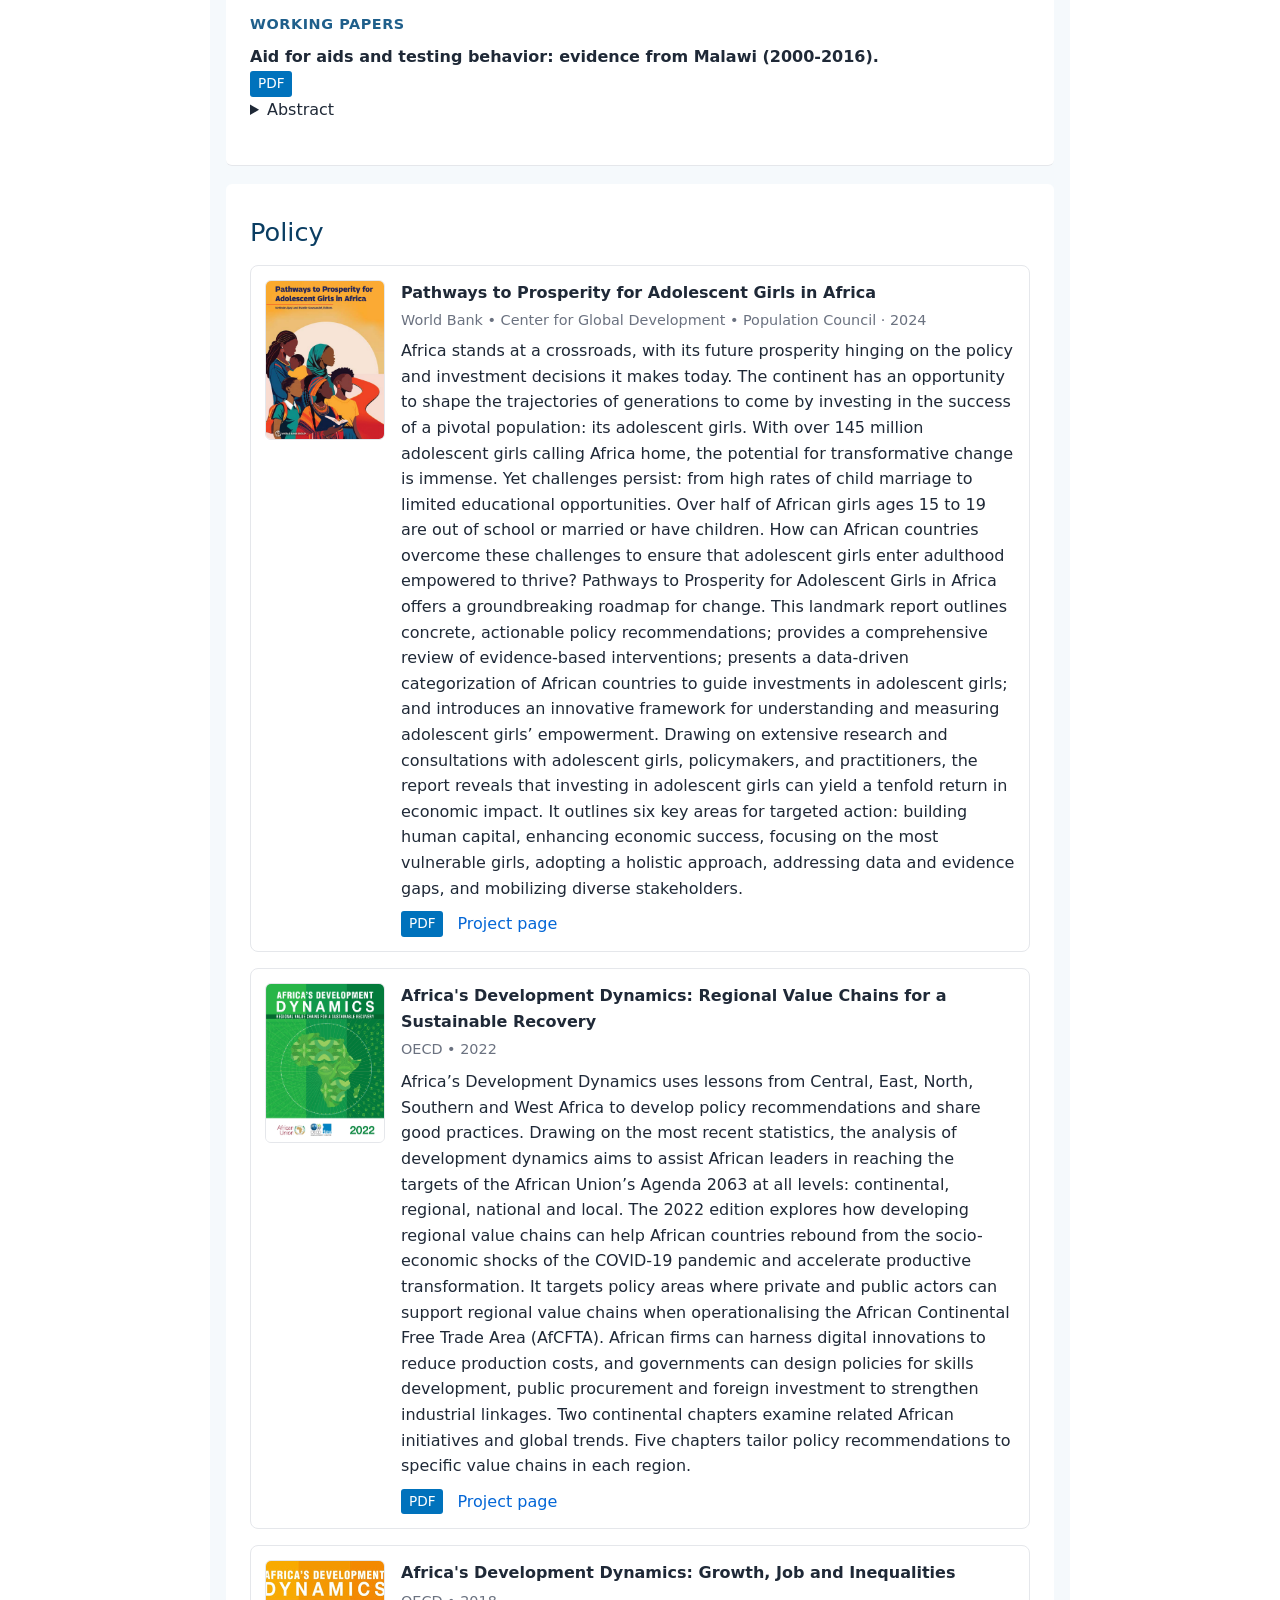
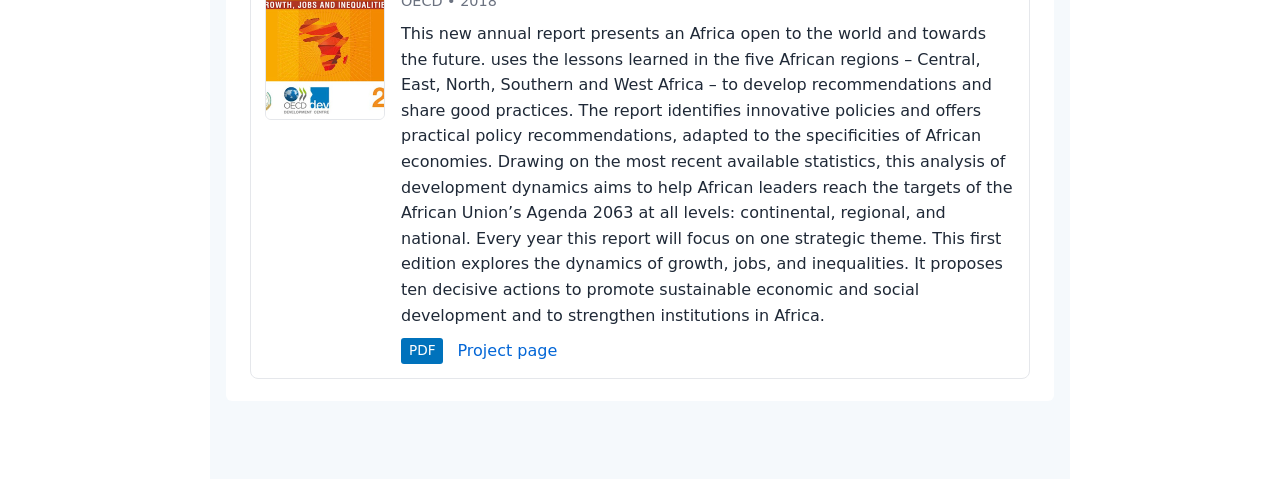
==== commit bb03fe4b: "Update onepage.html" ====
--- a/onepage.html
+++ b/onepage.html
@@ -74,7 +74,7 @@
   <a href="https://www.worldbank.org/ext/en/home" target="_blank" rel="noopener">World Bank</a>,
   within the
   <a href="https://www.worldbank.org/en/programs/africa-gender-innovation-lab" target="_blank" rel="noopener">Africa Gender Innovation Lab</a>,
-  where I evaluate interventions and regulatory reforms affecting women’s access to assets, entrepreneurship and labour markets. Another core part of my research examines how leveraging digital innovations can relax constraints and scale impact to access financial and health services, .<br><br>
+  where I evaluate interventions and regulatory reforms affecting women’s access to assets, entrepreneurship and labour markets. Another core part of my research examines how leveraging digital innovations can relax constraints and scale impact to access financial and health services.<br><br>
   I am currently leading a new joint research agenda between
   <a href="https://wbl.worldbank.org/" target="_blank" rel="noopener">Women, Business and the Law</a>
   and the
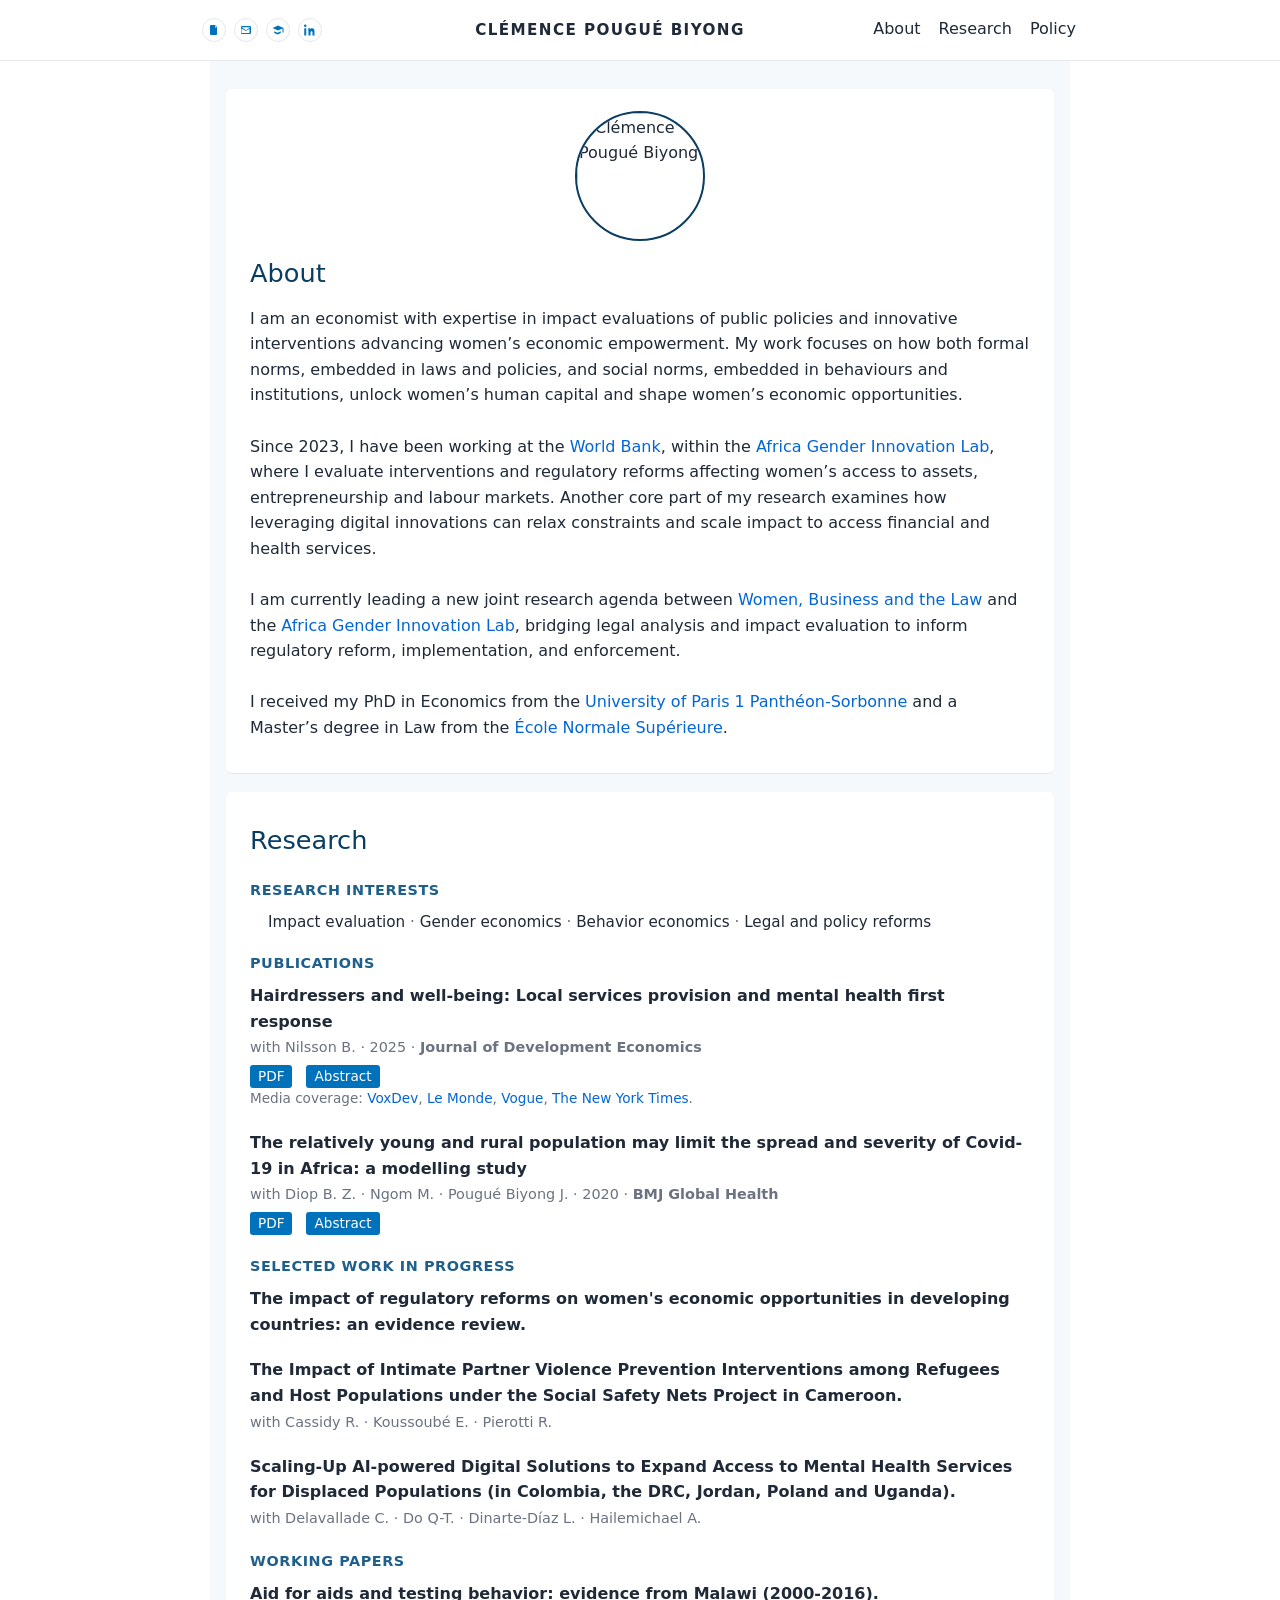
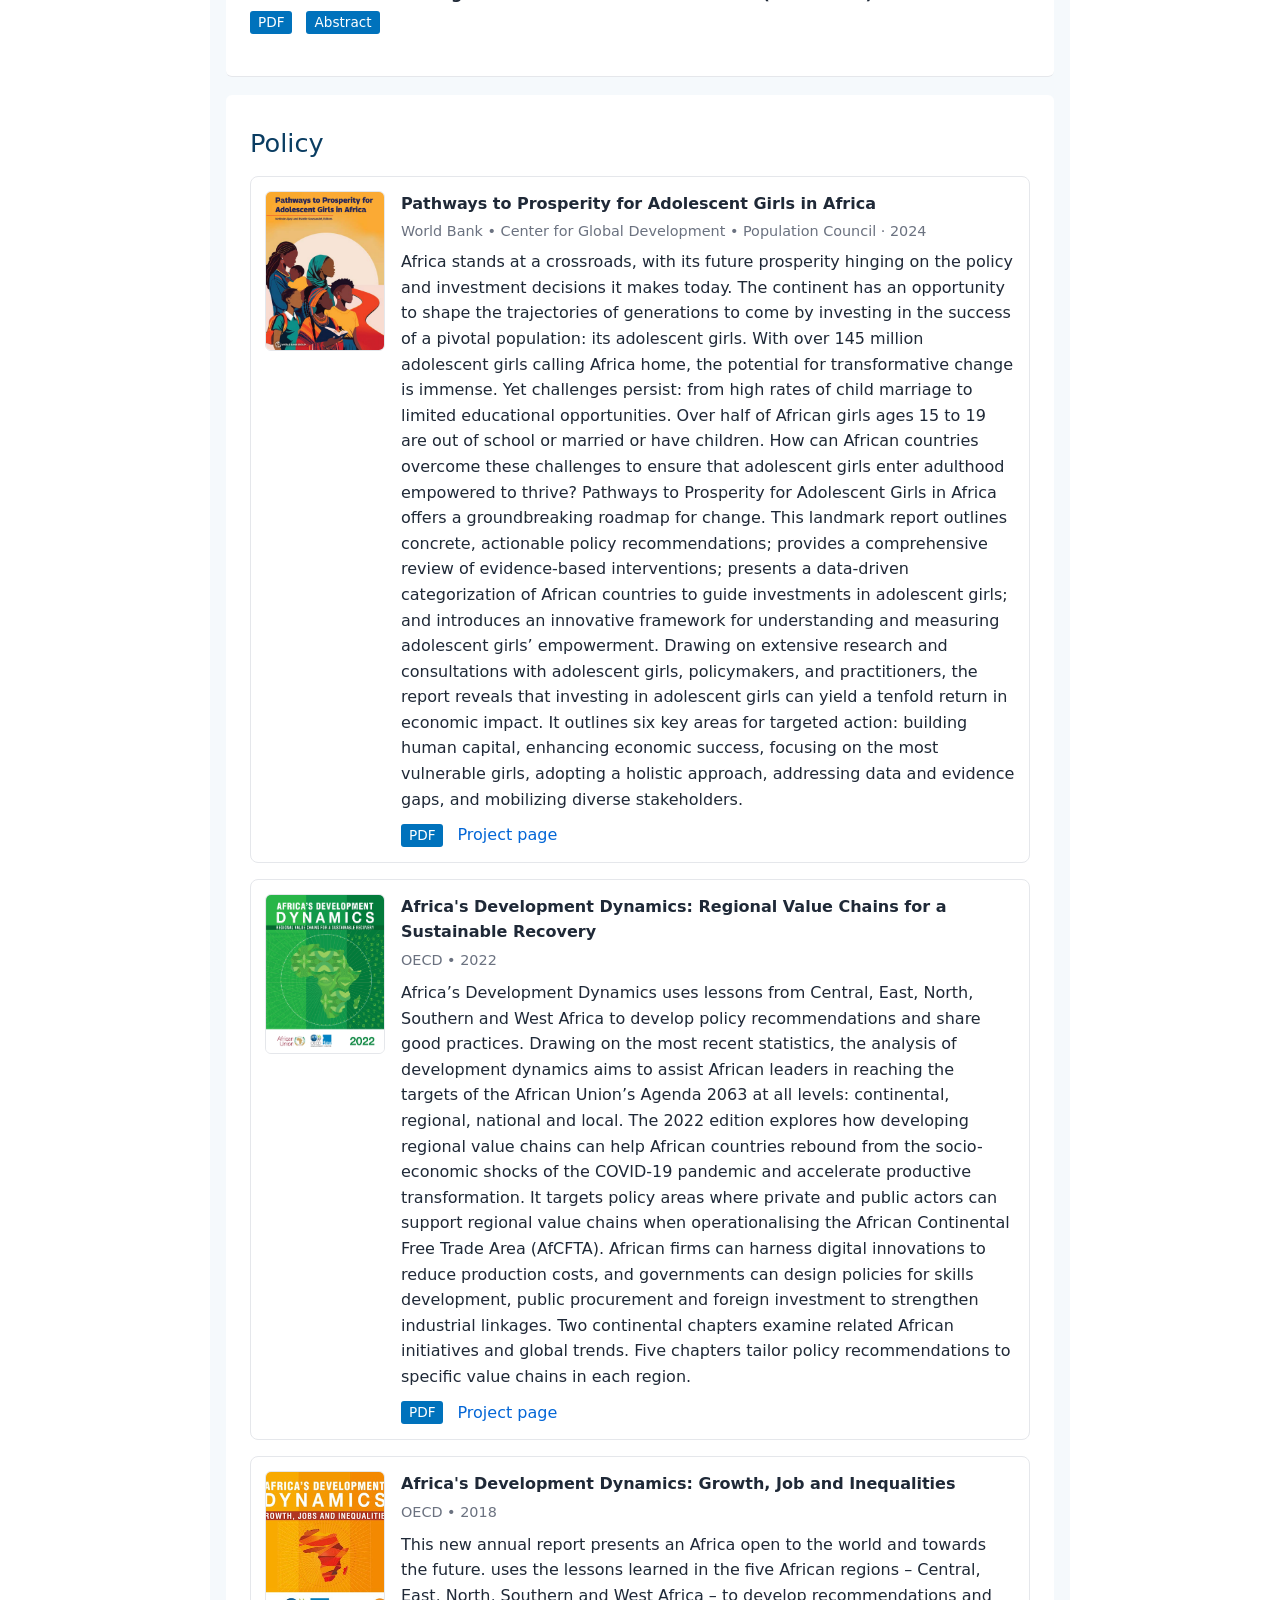
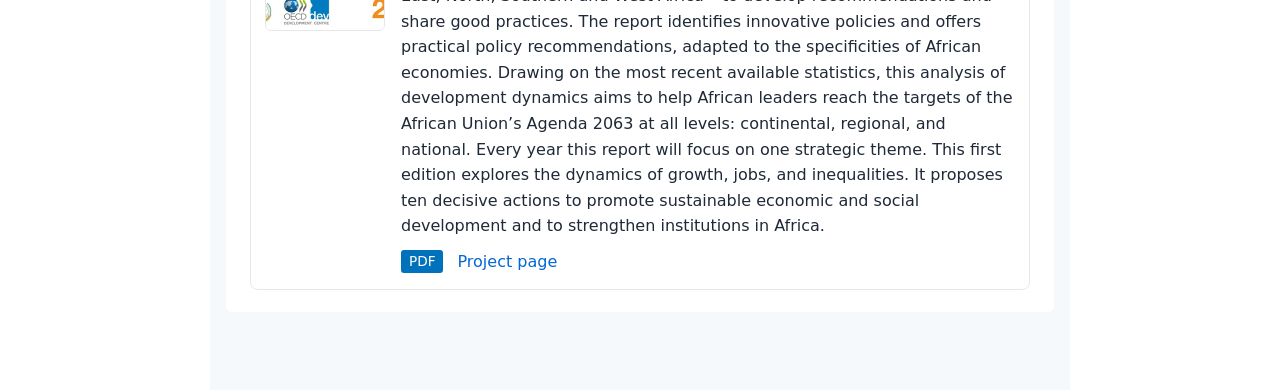
==== commit c9942322: "Update onepage.html" ====
--- a/onepage.html
+++ b/onepage.html
@@ -97,9 +97,9 @@
   <div class="subhead">Research interests</div>
   <div class="research-interests">
    <span>Impact evaluation</span>
-  <span>Gender</span>
-  <span>Health behavior</span>
-  <span>Legal and regulatory reforms</span>
+  <span>Gender economics</span>
+  <span>Behavior economics</span>
+  <span>Legal and policy reforms</span>
 </div>
 
 
--- a/assets/css/onepage.css
+++ b/assets/css/onepage.css
@@ -387,7 +387,10 @@
 }
 
 .onepage .paper-links{
-  margin-bottom: 6px;
+  display: flex;
+  align-items: center;
+  gap: 8px;              /* space between PDF and Abstract */
+  margin-top: 4px;
 }
 
 .onepage .pdf-link{
@@ -501,5 +504,38 @@
   }
 }
 
-
-
+/* Abstract toggle styled like PDF button */
+.onepage .abstract-toggle summary{
+  cursor: pointer;
+  display: inline-block;
+  padding: 2px 8px;
+  background: var(--wb-blue);
+  color: #fff;
+  font-size: 0.85rem;
+  border-radius: 3px;
+  margin-left: 0; 
+}
+
+.onepage .abstract-toggle summary::-webkit-details-marker{
+  display: none;
+}
+
+.onepage .abstract-toggle[open] summary{
+  background: var(--wb-blue-dark);
+}
+
+.onepage .abstract-toggle p{
+  margin: 8px 0 0;
+  padding-left: 12px;
+  border-left: 2px solid var(--border);
+  color: var(--text);
+  max-width: 700px;
+}
+
+.onepage .pdf-link,
+.onepage .abstract-toggle summary{
+  line-height: 1.4;
+}
+
+
+
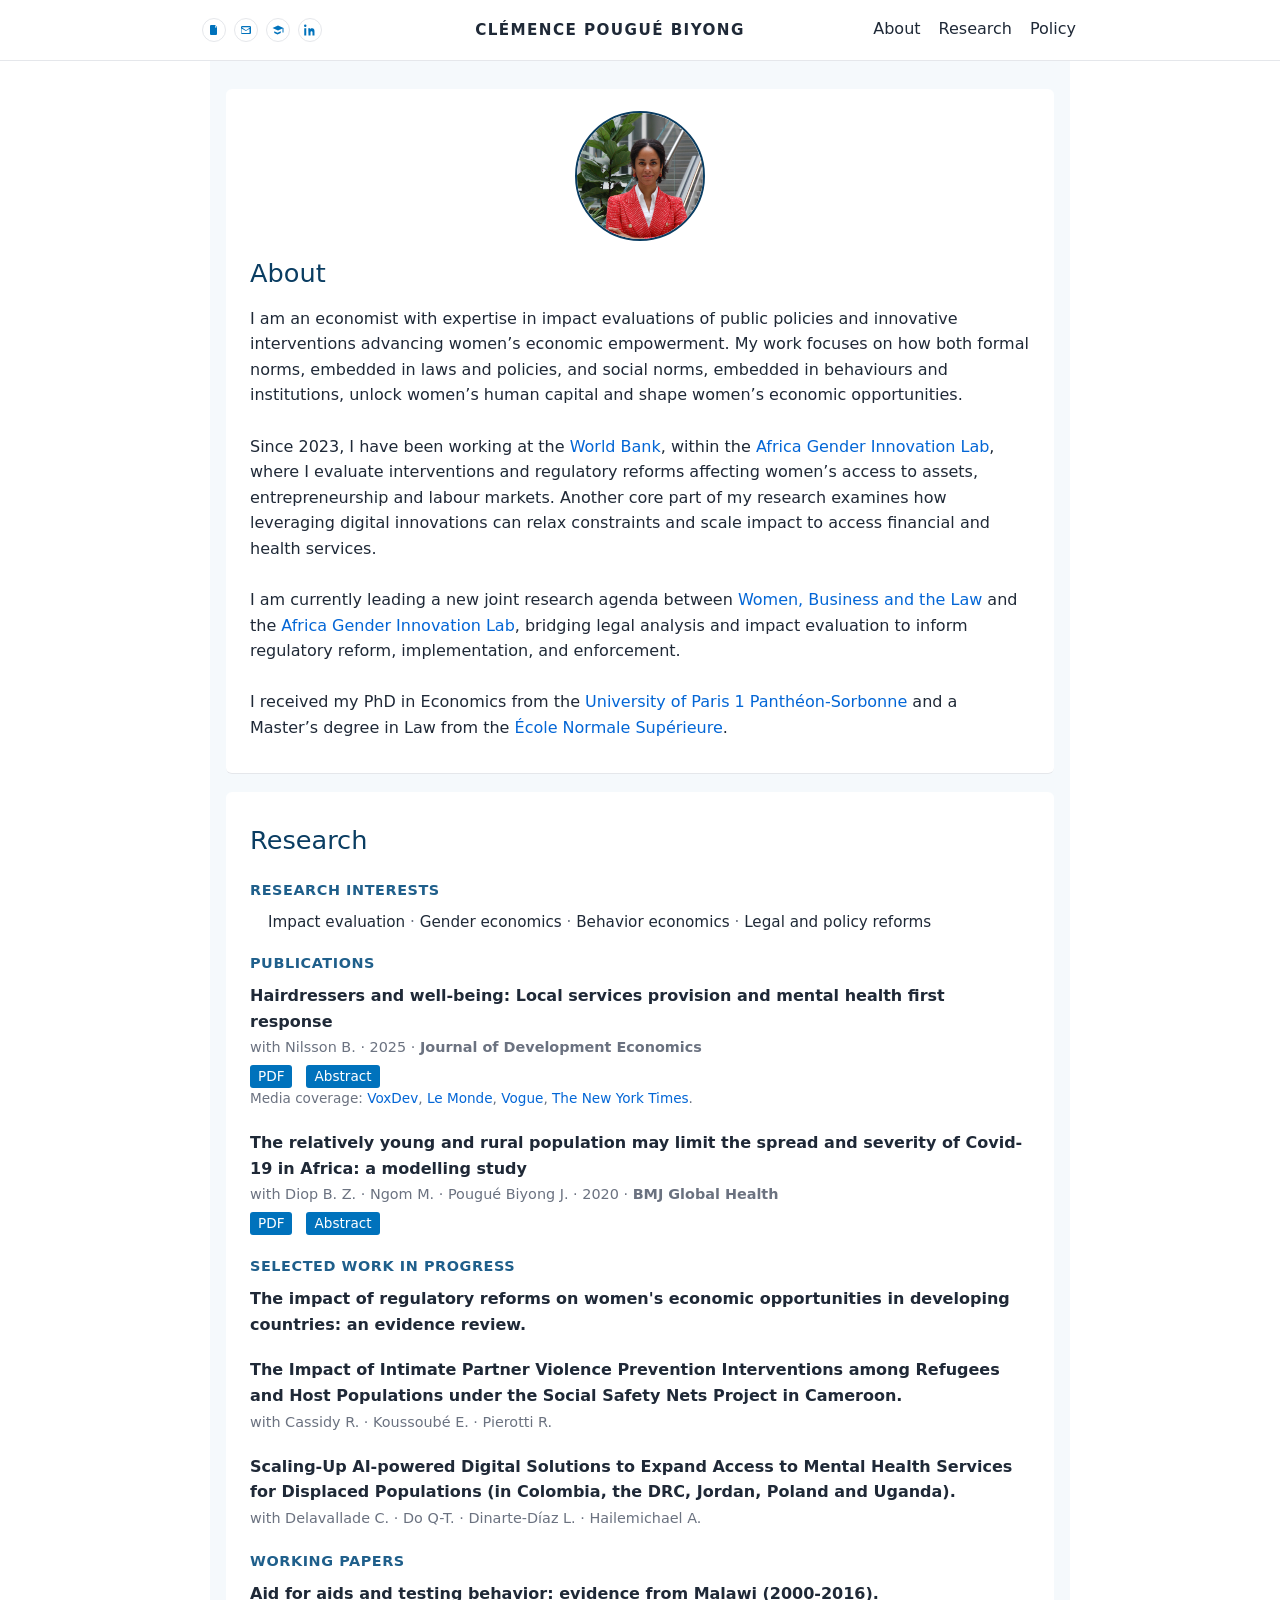
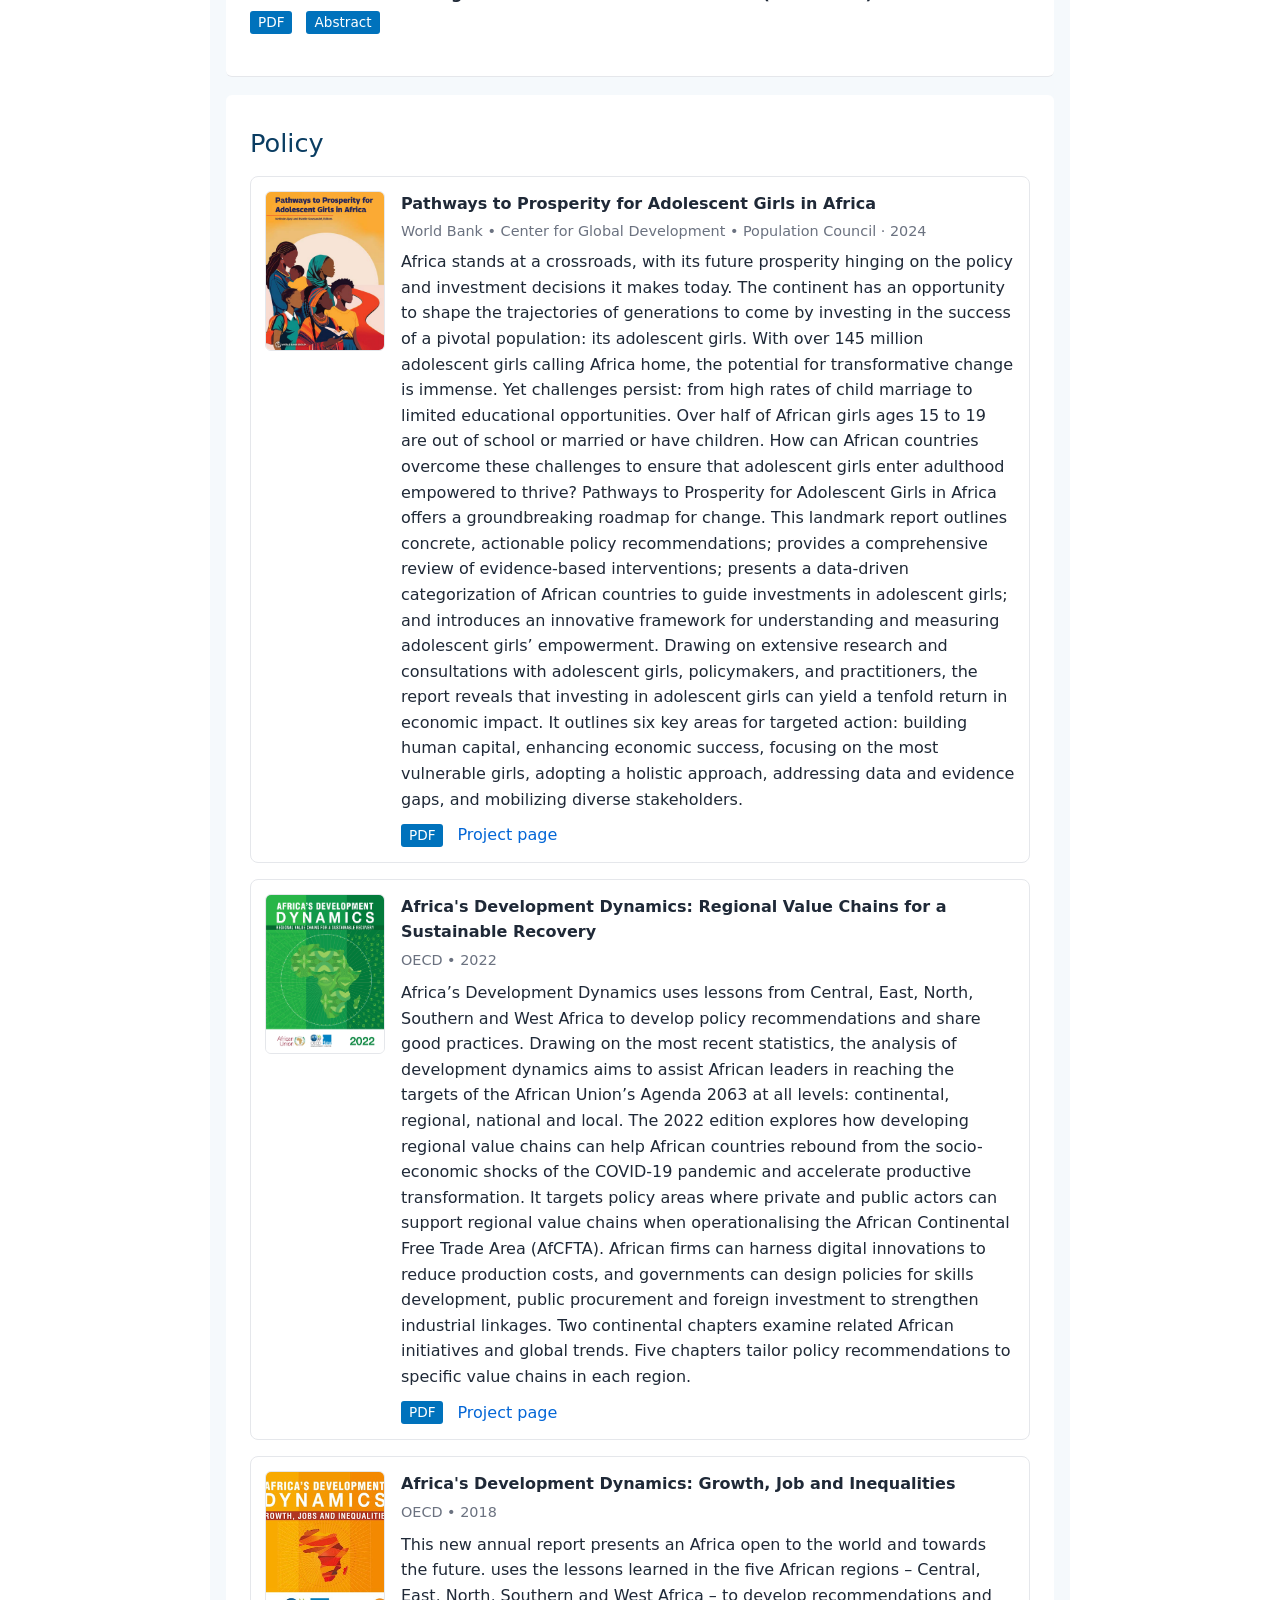
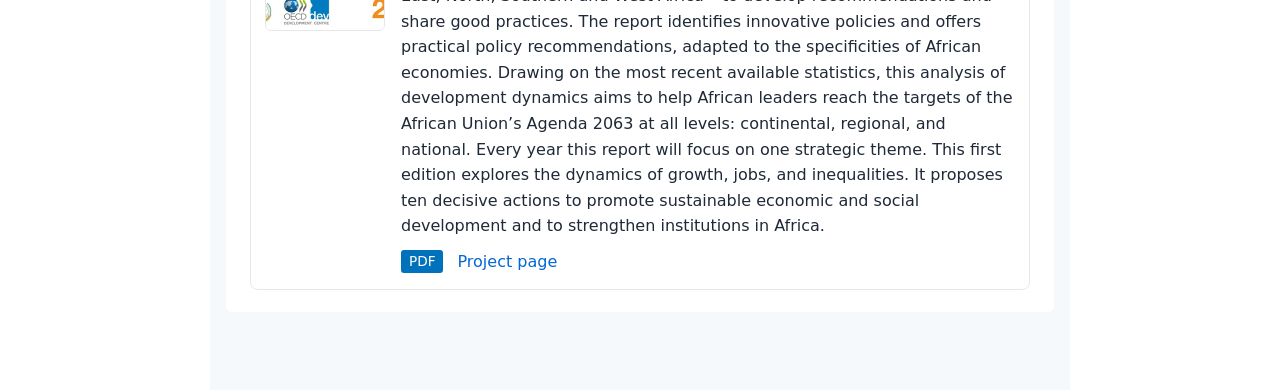
==== commit 11da68ff: "Fix image source case sensitivity in about section" ====
--- a/onepage.html
+++ b/onepage.html
@@ -60,7 +60,7 @@
 
     <!-- ABOUT -->
    <section id="about" class="section">
-       <img src="assets/img/Photo.jpeg"
+       <img src="assets/img/photo.JPG"
        alt="Clémence Pougué Biyong"
        class="about-photo about-photo-top">
 
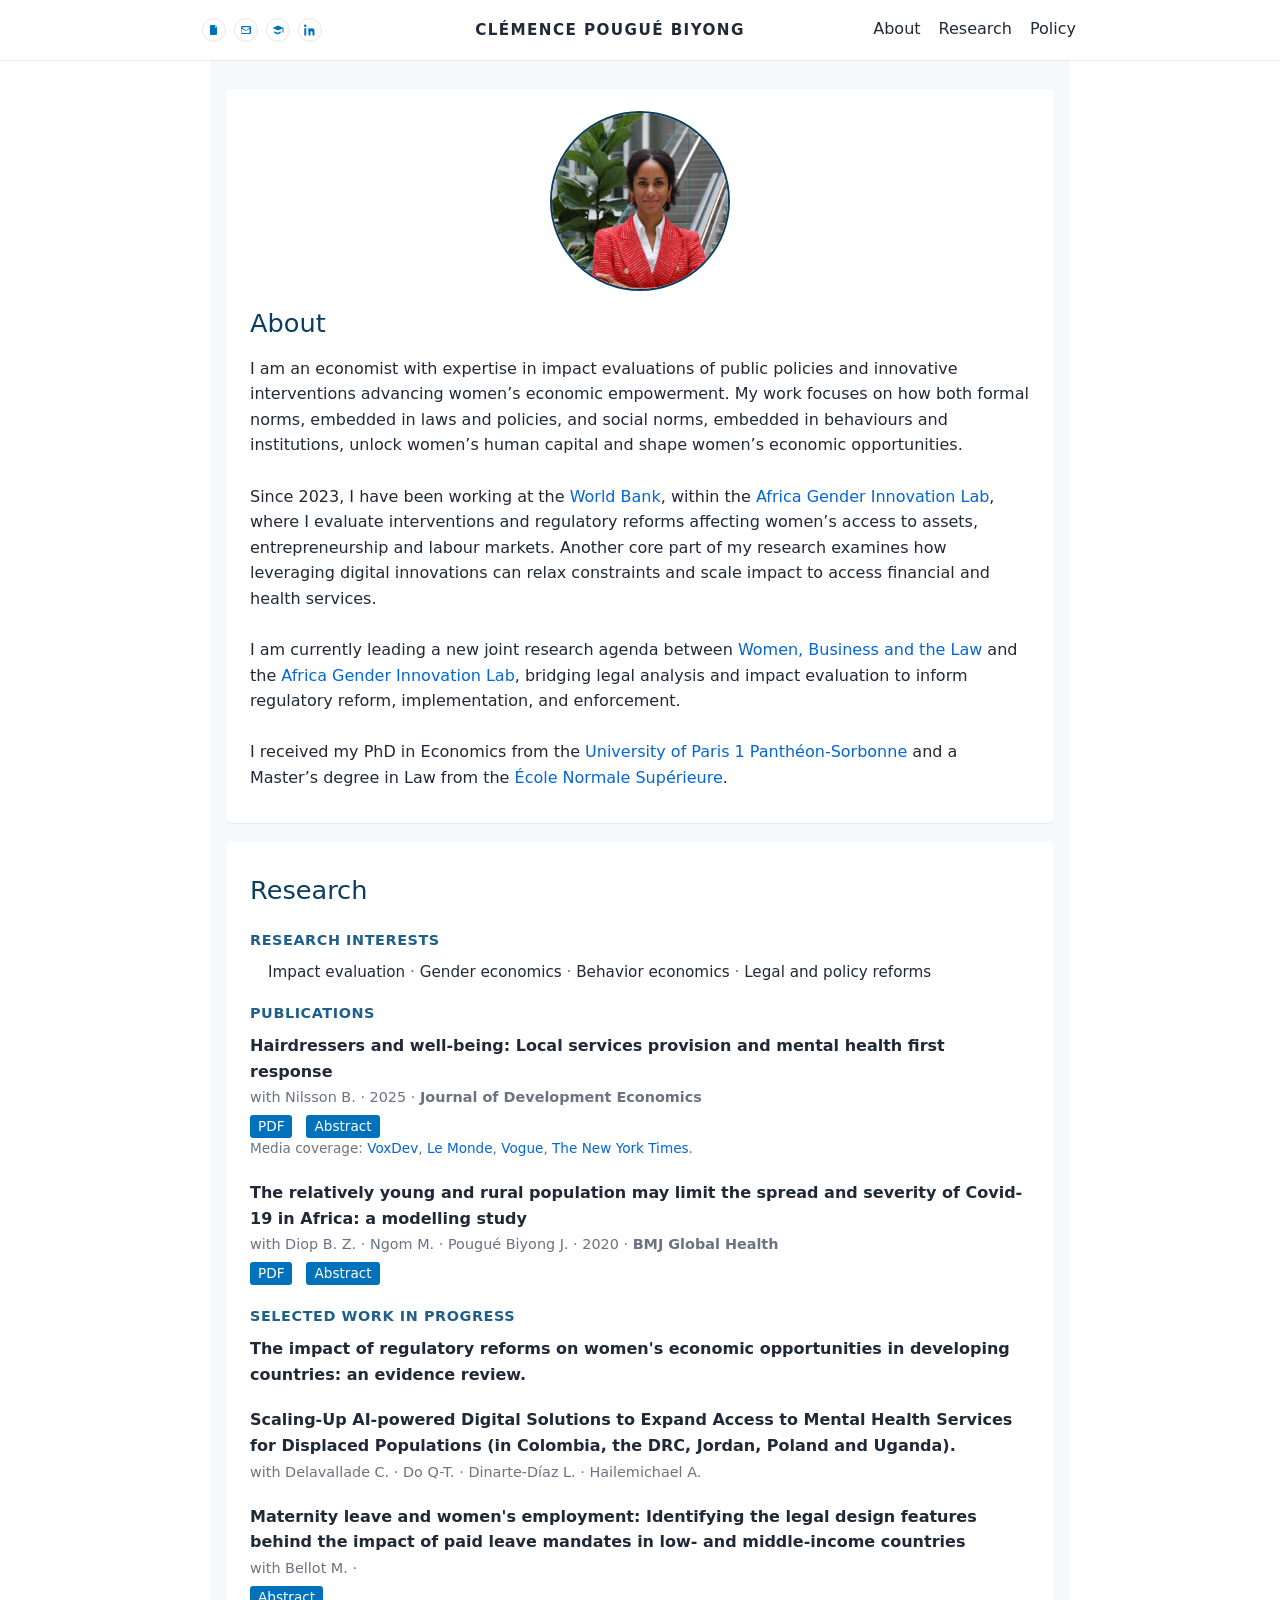
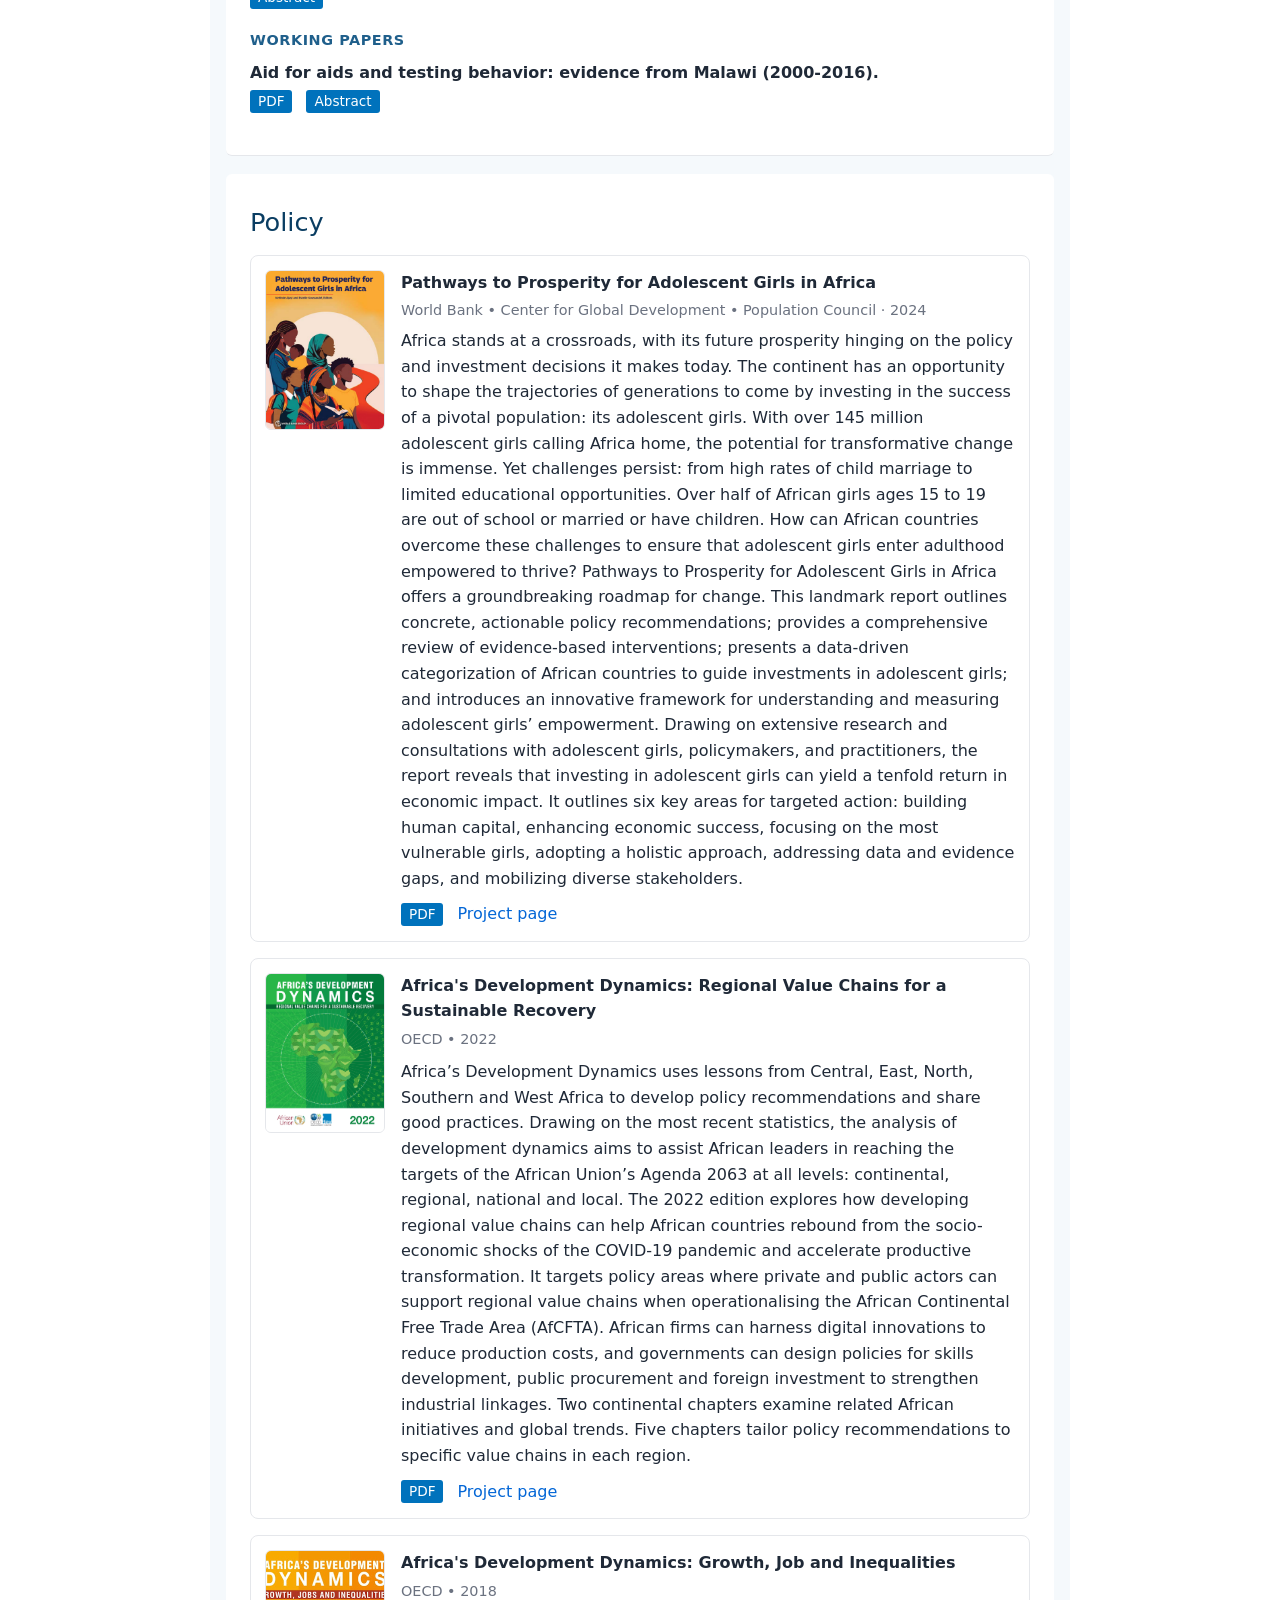
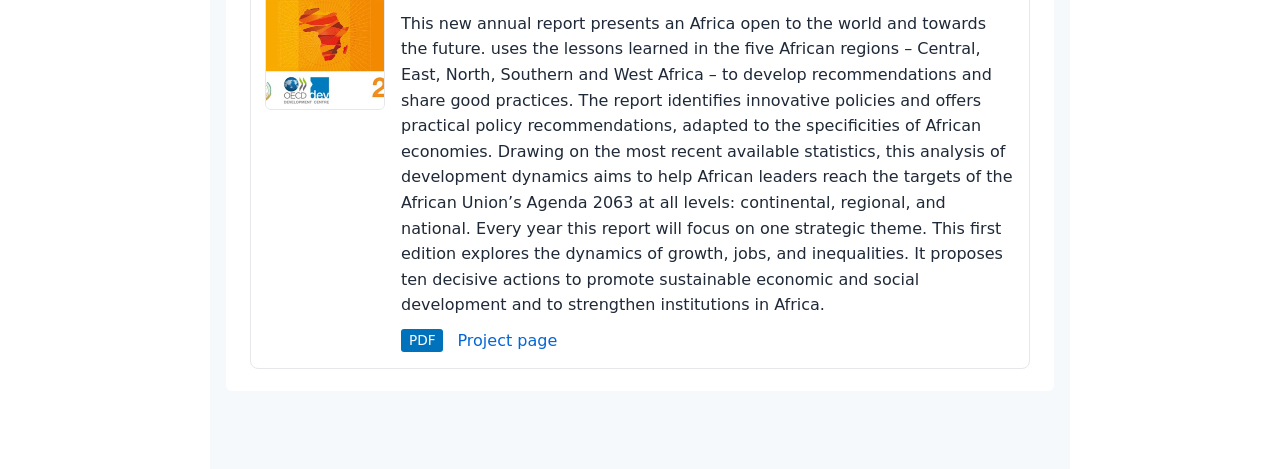
==== commit af03eb4e: "Revise paper titles and add abstract for maternity leave Updated paper titles and coauthor informati" ====
--- a/onepage.html
+++ b/onepage.html
@@ -181,18 +181,6 @@
 
   <div class="paper">
     <div class="paper-title">
-      The Impact of Intimate Partner Violence Prevention Interventions among Refugees and Host Populations under the Social Safety Nets Project in Cameroon.
-    </div>
-
-    <div class="paper-meta">
-      <span class="paper-coauthor" href="https://rachelmcassidy.com/" target="_blank" rel="noopener"> with Cassidy R.</span> ·
-      <span class="paper-coauthor" href="https://www.estellekoussoube.com/" target="_blank" rel="noopener"> Koussoubé E.</span> ·
-      <span class="paper-coauthor" href="https://scholar.google.com/citations?user=HZvjn2UAAAAJ&hl=en" target="_blank" rel="noopener"> Pierotti R.</span> 
-   </div>
-  </div>
-
-  <div class="paper">
-    <div class="paper-title">
       Scaling-Up AI-powered Digital Solutions to Expand Access to Mental Health Services for Displaced Populations (in Colombia, the DRC, Jordan, Poland and Uganda).
     </div>
 
@@ -202,6 +190,30 @@
       <span class="paper-coauthor" href="https://sites.google.com/view/lelys-dinarte/home" target="_blank" rel="noopener"> Dinarte-Díaz L.</span> ·
       <span class="paper-coauthor" href="https://scholar.google.com/citations?user=SPNZbfsAAAAJ&hl=en" target="_blank" rel="noopener"> Hailemichael A.</span> 
     </div>
+  </div>
+
+  <div class="paper">
+    <div class="paper-title">
+      Maternity leave and women's employment: Identifying the legal design features behind the impact of paid leave mandates in low- and middle-income countries
+    </div>
+
+    <div class="paper-meta">
+      <span class="paper-coauthor" href="" target="_blank" rel="noopener"> with Bellot M.</span> ·
+    </div>
+
+    <div class="paper-links">
+      <details class="abstract-toggle">
+      <summary>Abstract</summary>
+      <p>
+      Paid maternity leave mandates have mixed effects on women’s labor market outcomes in low- and middle-income countries. 
+      Firms may hire fewer women or employ them on worse terms, and women may shift from formal jobs into informal work or self-employment. 
+      Which legal provisions drive these effects: the duration of leave, who bears its cost, or the strength of job protection guarantees upon return? 
+      This project addresses this question through a meta-analysis of impact evaluations of maternity leave, extending beyond LMICs. 
+      It then uses the Women, Business and the Law database to guide an LLM-based prediction of policy effect sizes, and tests the model on countries that recently adopted maternity leave.
+      </p>
+    </details>
+    </div>
+    
   </div>
 
   <!-- Working papers -->
--- a/assets/css/onepage.css
+++ b/assets/css/onepage.css
@@ -349,8 +349,8 @@
 
 /* Keep size discreet */
 .onepage .about-photo{
-  width: 130px;
-  height: 130px;
+  width: 180px;
+  height: 180px;
   border-radius: 50%;
   object-fit: cover;
   border: 2px solid #0a3d62; /* marine blue */
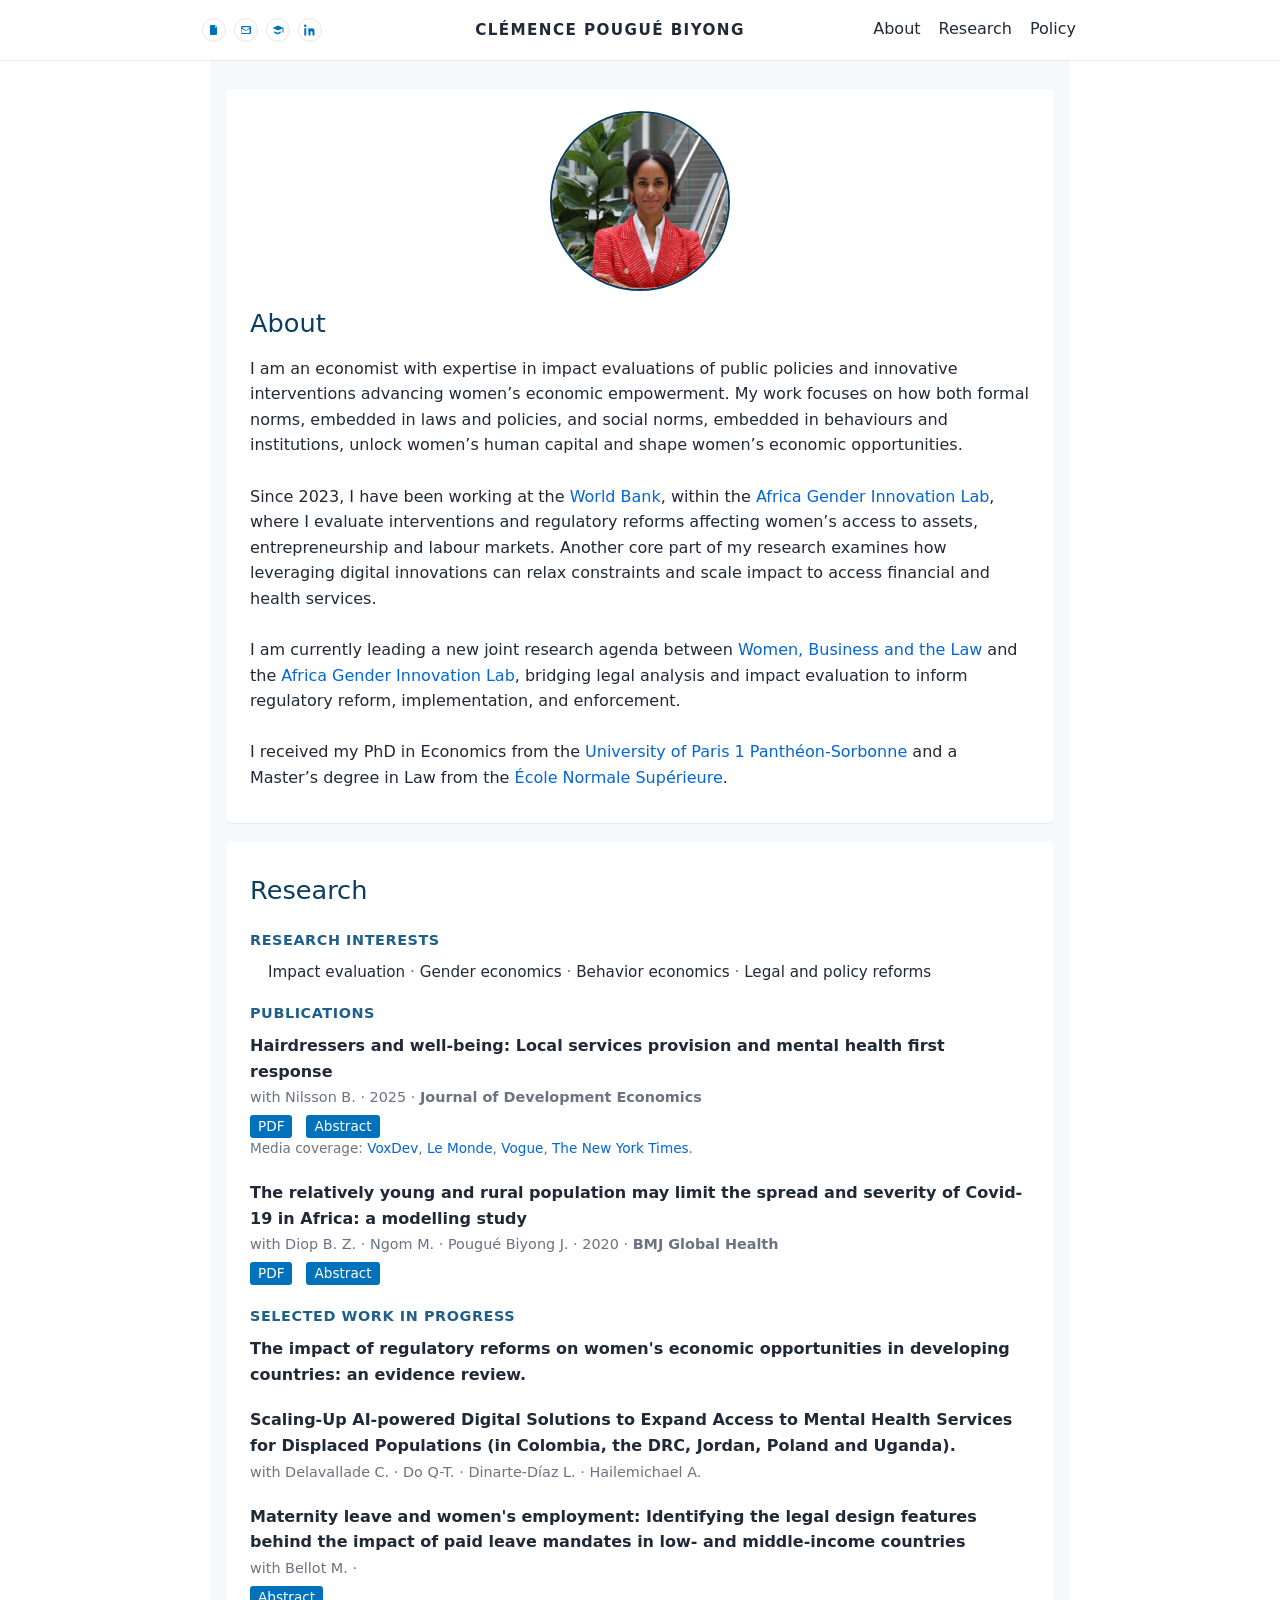
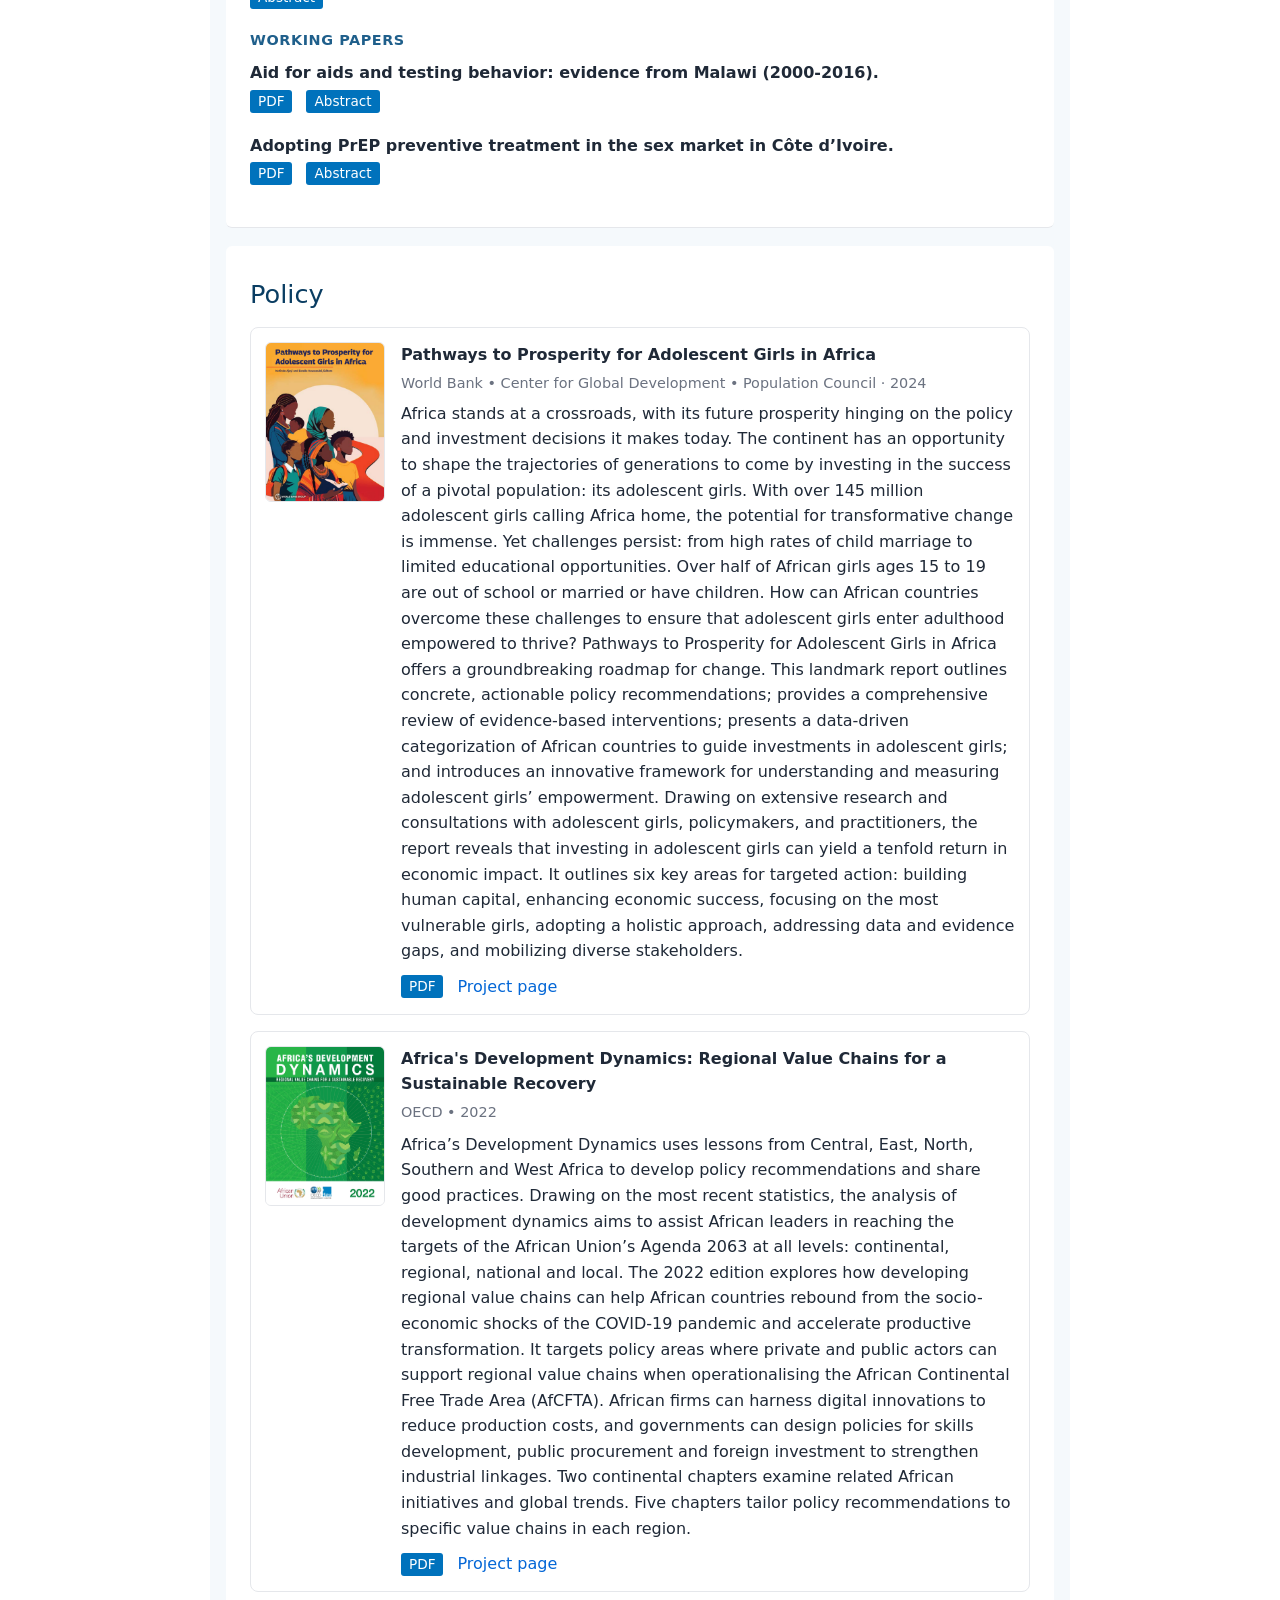
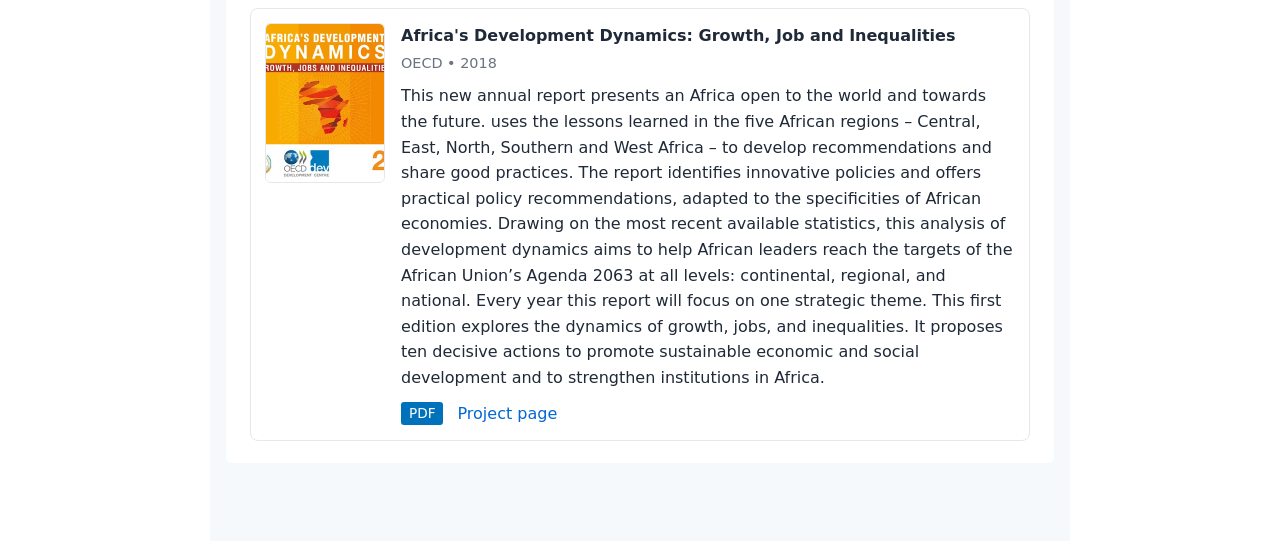
==== commit 05617789: "Add paper on PrEP treatment adherence in Côte d’Ivoire Added a new paper section discussing PrEP tre" ====
--- a/onepage.html
+++ b/onepage.html
@@ -240,6 +240,25 @@
     </div>
   </div>
 
+      <div class="paper">
+    <div class="paper-title">
+      Adopting PrEP preventive treatment in the sex market in Côte d’Ivoire.
+    </div>
+
+    <div class="paper-links">
+      <a class="pdf-link" href="https://www.dropbox.com/s/rek1clpa7g7l5hj/PREP_FSW_2022.pdf?dl=0" target="_blank" rel="noopener">PDF</a>
+      <details class="abstract-toggle">
+      <summary>Abstract</summary>
+      <p>
+     Since 2015, the WHO has been advocating for the dissemination of HIV preventive drugs (Pre-exposure Prophylaxis, PrEP) among Female Sex Workers (FSWs). Yet studies find low adherence among FSWs. This paper tests the hypothesis that the opportunity cost of treatment adherence varies according to FSWs' sexual behavior. 
+        It defines a theoretical framework for preventive treatment adherence. The theory is empirically tested with a simultaneous equations model. It uses a new database collected from November 2019  to April 2021 in San Pedro (Côte d'Ivoire), as part of the project PRINCESSE ANRS 12381. 
+        The attrition to the project captures non-adherence to PrEP. Estimates show that treatment adherence variates with the number of sexual intercourse. Having fewer clients 
+        significantly increases the likelihood of dropping treatment. These results are consistent with theoretical predictions. The effect is stronger for those who do not believe in the treatment efficiency. This paper complements previous studies on PrEP impact on risk compensating behavior among FSWs.
+      </p>
+    </details>
+    </div>
+  </div>
+
 
 </section>
 
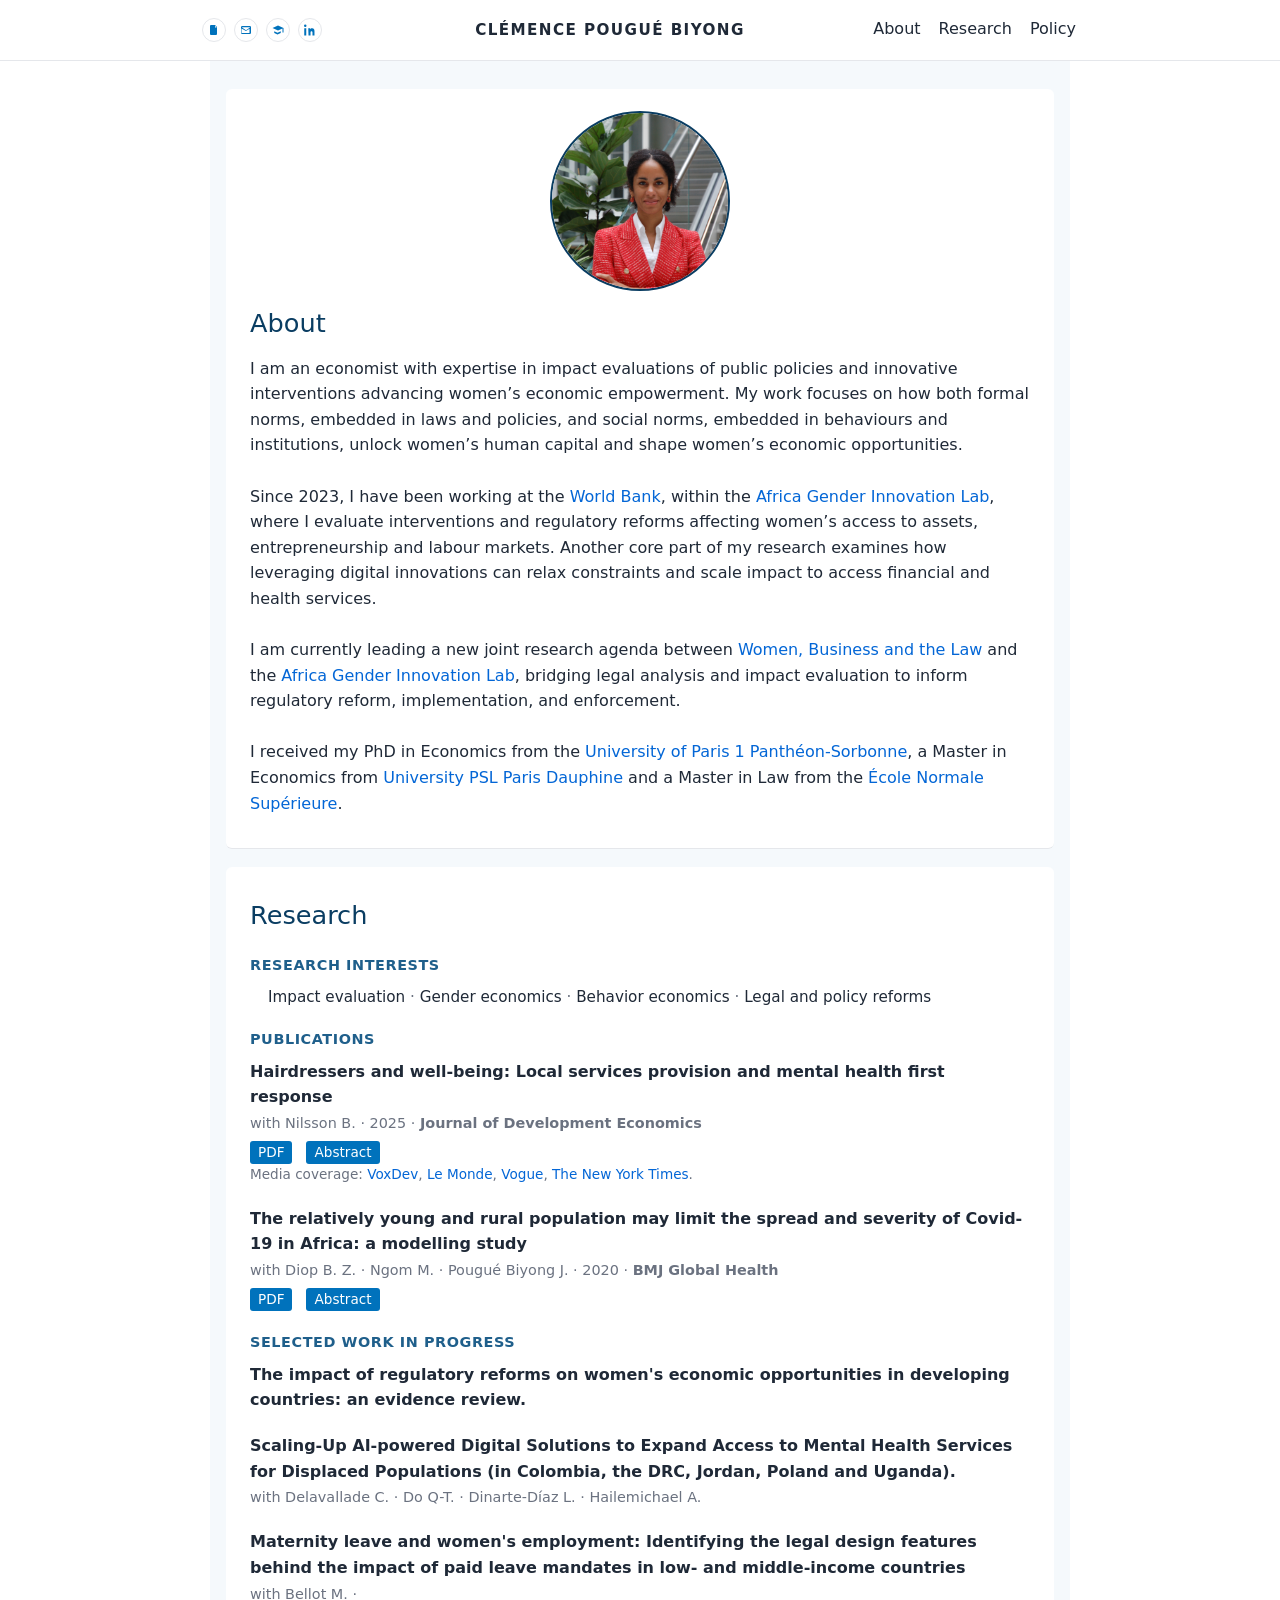
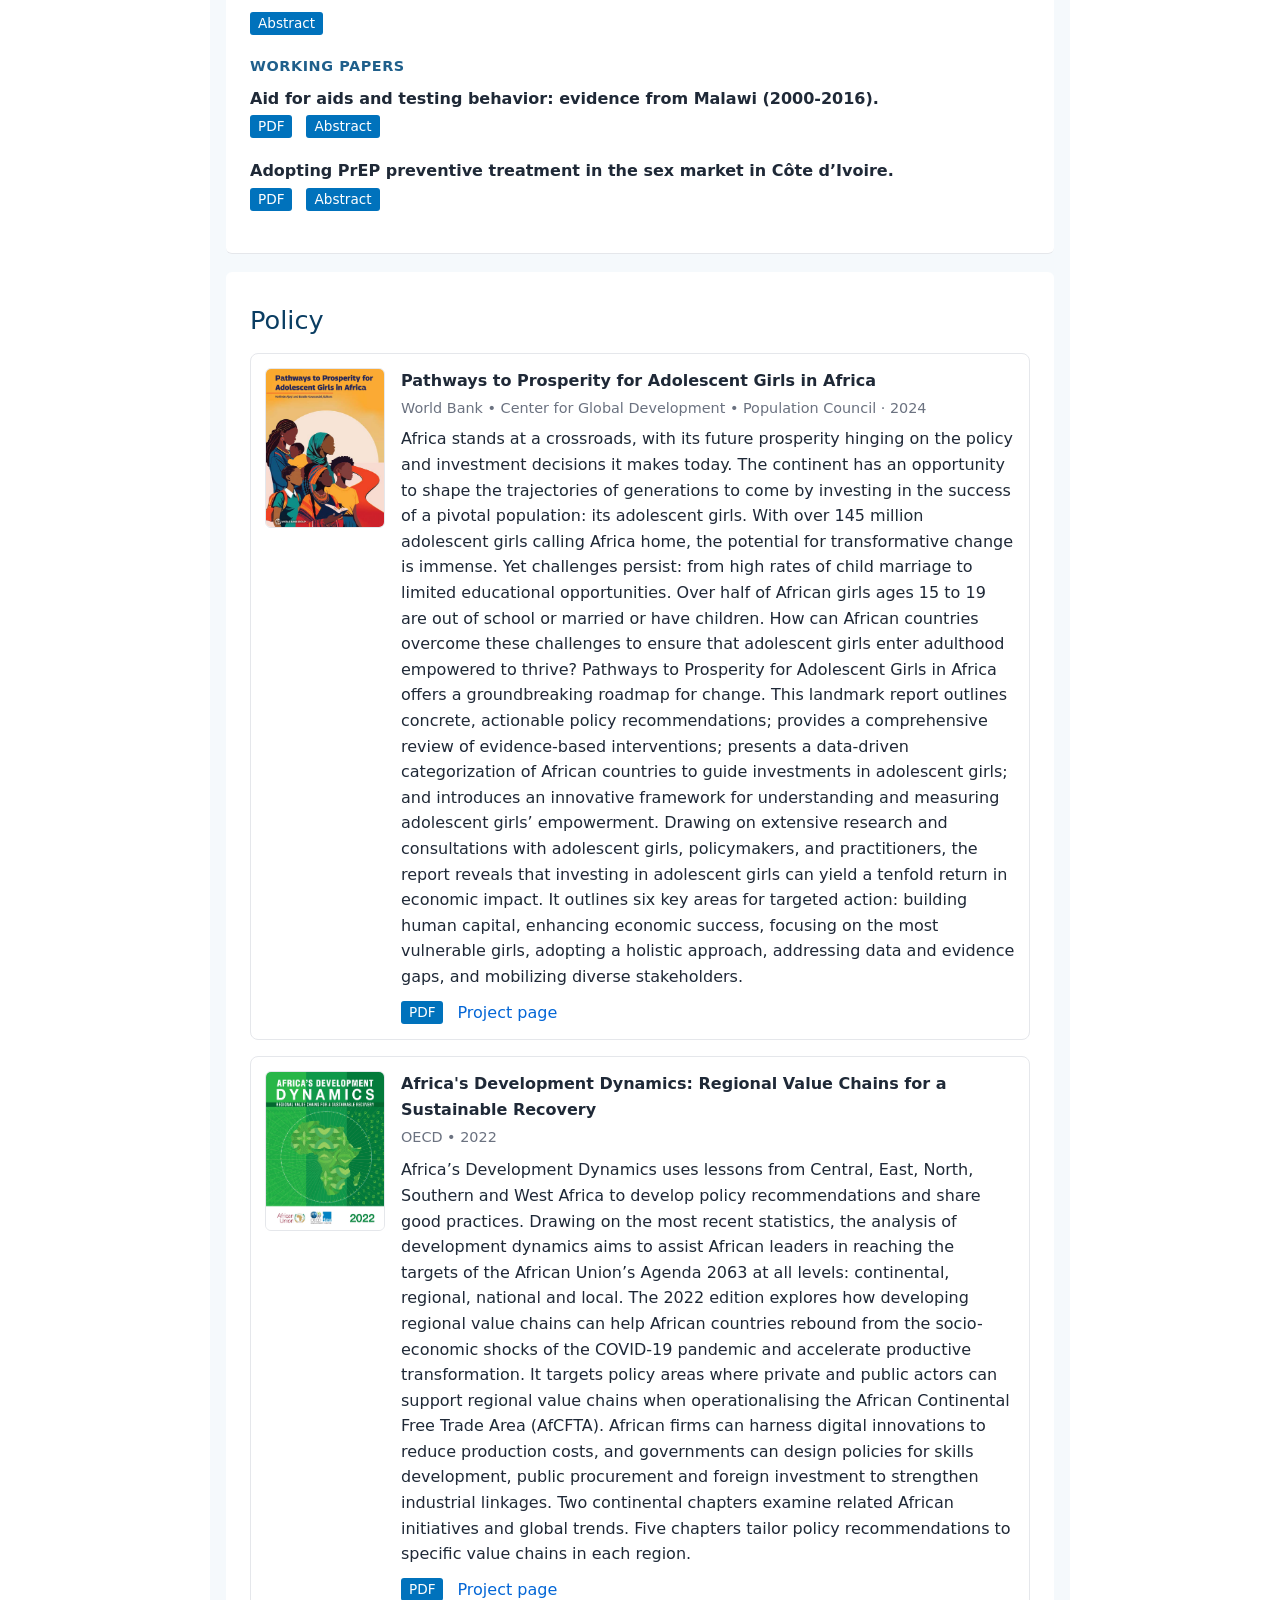
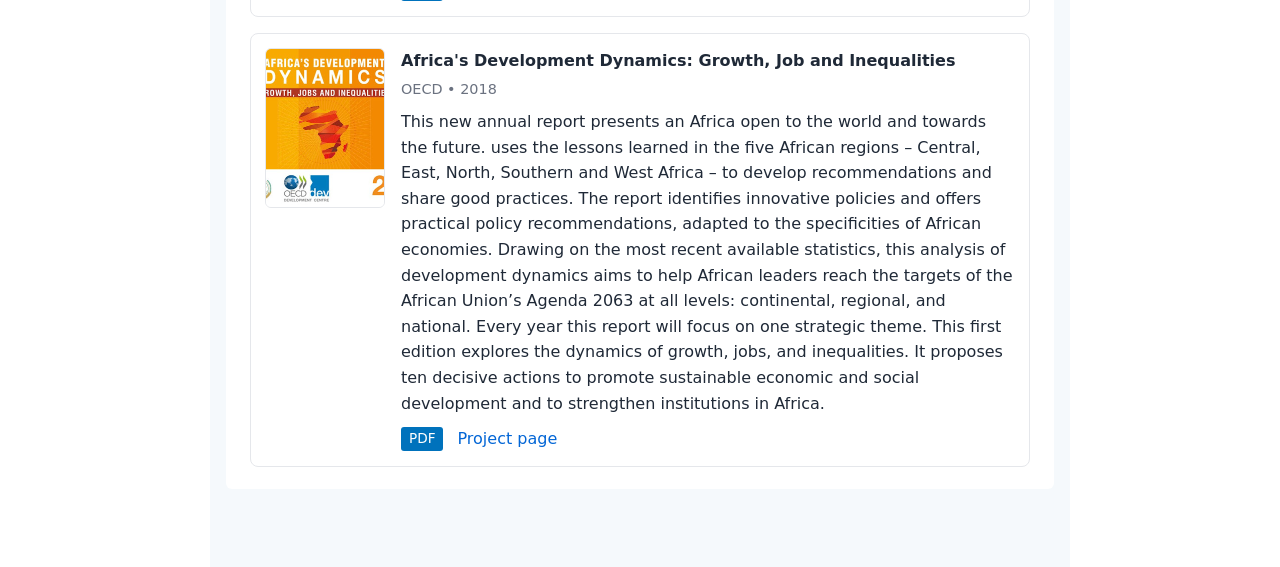
==== commit e3066fe6: "Revise educational qualifications in onepage.html Updated educational background with new degree inf" ====
--- a/onepage.html
+++ b/onepage.html
@@ -81,8 +81,8 @@
   <a href="https://www.worldbank.org/en/programs/africa-gender-innovation-lab" target="_blank" rel="noopener">Africa Gender Innovation Lab</a>,
   bridging legal analysis and impact evaluation to inform regulatory reform, implementation, and enforcement.<br><br>
   I received my PhD in Economics from the
-  <a href="https://centredeconomiesorbonne.cnrs.fr/en/home/" target="_blank" rel="noopener">University of Paris 1 Panthéon-Sorbonne</a> and a Master’s degree in Law from the
-  <a href="https://www.ens-rennes.fr/" target="_blank" rel="noopener">École Normale Supérieure</a>.
+  <a href="https://centredeconomiesorbonne.cnrs.fr/en/home/" target="_blank" rel="noopener">University of Paris 1 Panthéon-Sorbonne</a>, a Master in Economics from  <a href="https://dauphine.psl.eu/en/training/masters-degrees/international-affairs-and-development/international-economic-development-111-masters-year-2" target="_blank" rel="noopener">University PSL Paris Dauphine</a> 
+       and a Master in Law from the <a href="https://www.ens-rennes.fr/" target="_blank" rel="noopener">École Normale Supérieure</a>.
     </p>
   </div>
 
